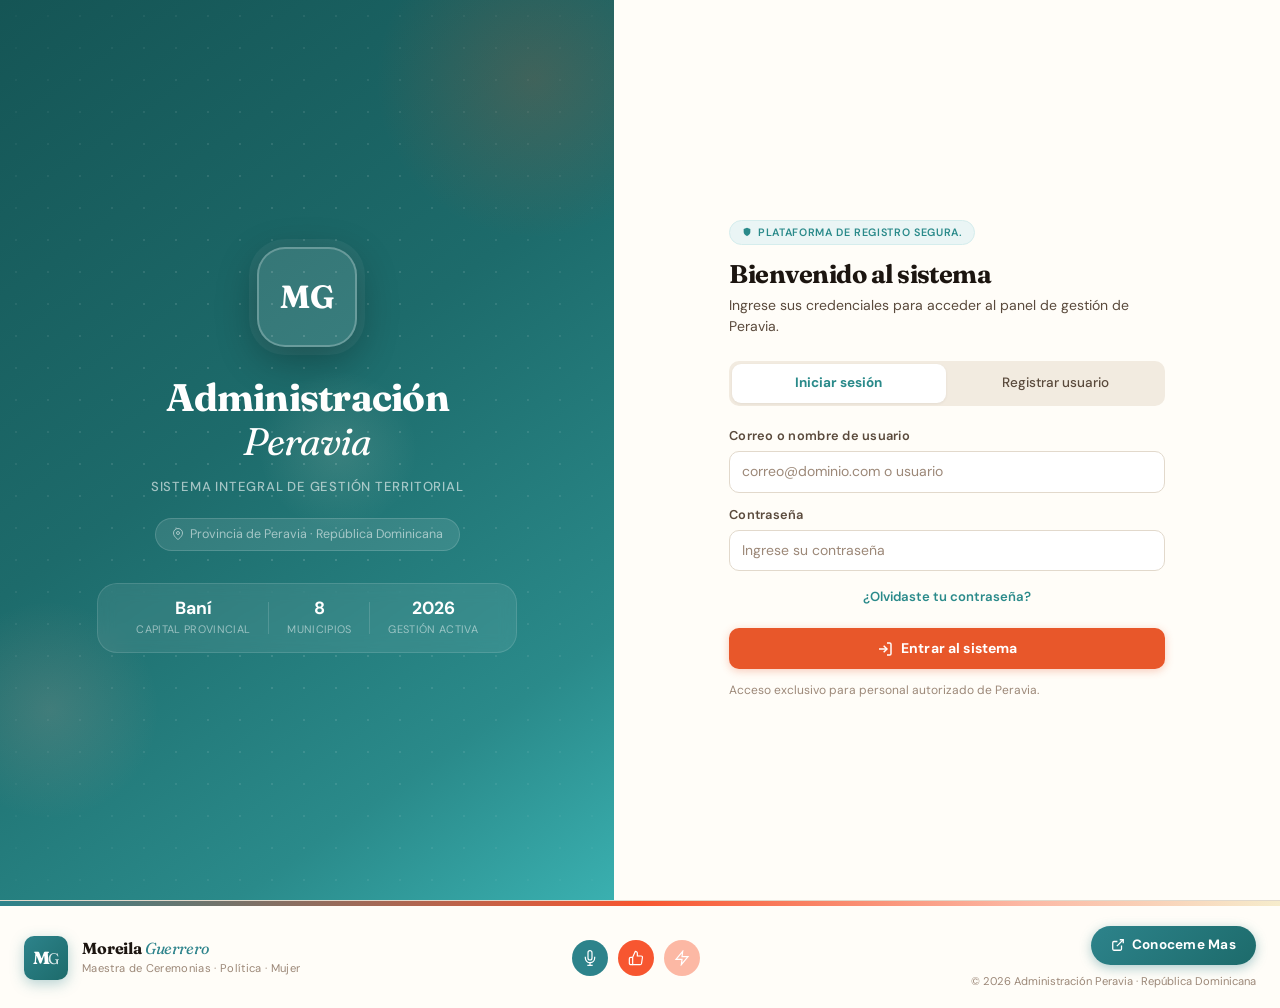
==== index.html @ dea5aa47 "feat: PWA support — manifest, service worker, icons, remove municipio field Co-Authored-By: Claude S" ====
<!DOCTYPE html>
<html lang="es" data-theme="light">
<head>
  <meta charset="UTF-8" />
  <meta name="viewport" content="width=device-width, initial-scale=1.0, viewport-fit=cover" />
  <title>Administración Peravia — Sistema de Gestión</title>
  <link rel="icon" href="data:image/svg+xml,<svg xmlns='http://www.w3.org/2000/svg' viewBox='0 0 100 100'><text y='75' font-size='75' fill='%232A8A8A'>P</text></svg>" />

  <!-- ── PWA: Android ───────────────────────────────── -->
  <link rel="manifest" href="manifest.json" />
  <meta name="theme-color" content="#2A8A8A" />
  <meta name="mobile-web-app-capable" content="yes" />

  <!-- ── PWA: iOS / iPhone ─────────────────────────── -->
  <meta name="apple-mobile-web-app-capable" content="yes" />
  <meta name="apple-mobile-web-app-status-bar-style" content="black-translucent" />
  <meta name="apple-mobile-web-app-title" content="Peravia" />
  <link rel="apple-touch-icon" href="apple-touch-icon.svg" />

  <!-- ── SEO / descripción ─────────────────────────── -->
  <meta name="description" content="Sistema de Gestión Territorial de Peravia, República Dominicana." />
  <meta name="application-name" content="Peravia" />
  <link rel="preconnect" href="https://fonts.googleapis.com" />
  <link rel="preconnect" href="https://fonts.gstatic.com" crossorigin />
  <link href="https://fonts.googleapis.com/css2?family=Fraunces:ital,opsz,wght@0,9..144,400;0,9..144,600;0,9..144,700;0,9..144,800;1,9..144,400&family=DM+Sans:wght@300;400;500;600;700&display=swap" rel="stylesheet" />
  <link rel="stylesheet" href="styles.css" />
  <script src="https://cdn.jsdelivr.net/npm/xlsx/dist/xlsx.full.min.js" defer></script>
  <script src="https://cdn.jsdelivr.net/npm/@supabase/supabase-js@2"></script>
  <script src="https://cdn.jsdelivr.net/npm/@emailjs/browser@4/dist/email.min.js"></script>
  <script src="https://cdn.jsdelivr.net/npm/jspdf@2.5.1/dist/jspdf.umd.min.js" defer></script>
  <script src="https://cdn.jsdelivr.net/npm/jspdf-autotable@3.8.2/dist/jspdf.plugin.autotable.min.js" defer></script>
  <script src="https://cdn.jsdelivr.net/npm/chart.js" defer></script>
</head>
<body>

<!-- ═══════════════════════════════════════════════════
     SECCIÓN DE AUTENTICACIÓN
══════════════════════════════════════════════════════ -->
<section id="authSection" role="main">

  <!-- Panel izquierdo — Identidad de marca -->
  <div class="auth-side" aria-hidden="true">
    <div class="auth-side-inner">
      <div class="auth-deco-circle auth-deco-1"></div>
      <div class="auth-deco-circle auth-deco-2"></div>
      <div class="auth-deco-circle auth-deco-3"></div>

      <div class="auth-hero">
        <div class="auth-hero-emblem">
          <span class="auth-hero-initials">MG</span>
        </div>
        <h1 class="auth-hero-title">Administración<br><em>Peravia</em></h1>
        <p class="auth-hero-subtitle">Sistema Integral de Gestión Territorial</p>
        <div class="auth-hero-location">
          <svg viewBox="0 0 24 24" fill="none" stroke="currentColor" stroke-width="2" aria-hidden="true"><path d="M21 10c0 7-9 13-9 13s-9-6-9-13a9 9 0 0 1 18 0z"/><circle cx="12" cy="10" r="3"/></svg>
          Provincia de Peravia · República Dominicana
        </div>
        <div class="auth-hero-stats">
          <div class="auth-stat-item">
            <strong>Baní</strong>
            <span>Capital provincial</span>
          </div>
          <div class="auth-stat-divider"></div>
          <div class="auth-stat-item">
            <strong>8</strong>
            <span>Municipios</span>
          </div>
          <div class="auth-stat-divider"></div>
          <div class="auth-stat-item">
            <strong>2026</strong>
            <span>Gestión activa</span>
          </div>
        </div>
      </div>

    </div>
  </div>

  <!-- Panel derecho — Formularios -->
  <div class="auth-main">
    <div class="auth-main-inner">

      <div class="auth-main-header">
        <div class="auth-brand-pill">
          <svg width="10" height="10" viewBox="0 0 24 24" fill="currentColor" aria-hidden="true"><path d="M12 22s8-4 8-10V5l-8-3-8 3v7c0 6 8 10 8 10z"/></svg>
          Plataforma De Registro Segura.
        </div>
        <h2>Bienvenido al sistema</h2>
        <p>Ingrese sus credenciales para acceder al panel de gestión de Peravia.</p>
      </div>

      <!-- Pestañas -->
      <div class="tabs" role="tablist">
        <button class="tab active" id="showLogin" type="button" role="tab" aria-selected="true">Iniciar sesión</button>
        <button class="tab" id="showRegister" type="button" role="tab" aria-selected="false">Registrar usuario</button>
      </div>

      <!-- FORMULARIO DE LOGIN -->
      <form id="loginForm" class="form active" novalidate>
        <div class="input-group">
          <label for="loginUser">Correo o nombre de usuario</label>
          <input type="text" id="loginUser" placeholder="correo@dominio.com o usuario" required autocomplete="username" />
        </div>
        <div class="input-group">
          <label for="loginPassword">Contraseña</label>
          <input type="password" id="loginPassword" placeholder="Ingrese su contraseña" required autocomplete="current-password" />
        </div>
        <div class="input-group" style="margin-bottom: 0;">
          <button type="button" class="text-btn" id="forgotPasswordBtn">¿Olvidaste tu contraseña?</button>
        </div>
        <button type="submit" class="primary-btn" style="margin-top:4px">
          <svg width="16" height="16" viewBox="0 0 24 24" fill="none" stroke="currentColor" stroke-width="2.2" aria-hidden="true"><path d="M15 3h4a2 2 0 0 1 2 2v14a2 2 0 0 1-2 2h-4"/><polyline points="10 17 15 12 10 7"/><line x1="15" y1="12" x2="3" y2="12"/></svg>
          Entrar al sistema
        </button>
        <p class="helper-text">Acceso exclusivo para personal autorizado de Peravia.</p>
      </form>

      <!-- FORMULARIO DE REGISTRO -->
      <form id="registerForm" class="form" novalidate>
        <div class="form-head">
          <h2 id="registerFormTitle">Crear nuevo usuario</h2>
          <button type="button" class="text-btn hidden" id="cancelEditUserBtn">Cancelar</button>
        </div>
        <input type="hidden" id="editingUserId" />
        <div class="grid-2">
          <div class="input-group">
            <label for="registerName">Nombre completo</label>
            <input type="text" id="registerName" placeholder="Nombre del usuario" required autocomplete="name" />
          </div>
          <div class="input-group">
            <label for="registerUsername">Usuario</label>
            <input type="text" id="registerUsername" placeholder="Nombre de usuario" required autocomplete="off" />
          </div>
        </div>
        <div class="grid-2">
          <div class="input-group">
            <label for="registerEmail">Correo personal</label>
            <input type="email" id="registerEmail" placeholder="correo@ejemplo.com" required autocomplete="email" />
          </div>
          <div class="input-group">
            <label for="registerPhone">Teléfono</label>
            <input type="text" id="registerPhone" placeholder="809-000-0000" required inputmode="tel" />
          </div>
        </div>
        <div class="grid-2">
          <div class="input-group">
            <label for="registerRole">Rol</label>
            <select id="registerRole" required>
              <option value="">Seleccione</option>
            </select>
          </div>
          <div class="input-group">
            <label for="registerProvince">Municipio asignado</label>
            <select id="registerProvince" required>
              <option value="">Seleccione municipio</option>
            </select>
          </div>
        </div>
        <div class="grid-2">
          <div class="input-group">
            <label for="registerRegion">Región</label>
            <input type="text" id="registerRegion" placeholder="Región" />
          </div>
          <div class="input-group">
            <label for="registerDistrito">Distrito</label>
            <input type="text" id="registerDistrito" placeholder="Distrito" />
          </div>
        </div>
        <div class="input-group">
          <label for="registerZone">Zona o demarcación</label>
          <input type="text" id="registerZone" placeholder="Zona asignada" required />
        </div>
        <div class="grid-2">
          <div class="input-group">
            <label for="registerPassword">Contraseña</label>
            <input type="password" id="registerPassword" placeholder="Cree una contraseña" required autocomplete="new-password" />
          </div>
          <div class="input-group">
            <label for="registerPasswordConfirm">Confirmar contraseña</label>
            <input type="password" id="registerPasswordConfirm" placeholder="Repita la contraseña" required autocomplete="new-password" />
          </div>
        </div>
        <button type="submit" class="primary-btn" id="saveUserBtn">
          <svg width="16" height="16" viewBox="0 0 24 24" fill="none" stroke="currentColor" stroke-width="2.2" aria-hidden="true"><path d="M20 21v-2a4 4 0 0 0-4-4H8a4 4 0 0 0-4 4v2"/><circle cx="12" cy="7" r="4"/></svg>
          Crear usuario
        </button>
        <p class="helper-text" id="firstUserHint">El sistema permite crear usuarios con distintos niveles de acceso.</p>
      </form>

      <div class="status-message" id="authMessage" role="alert" aria-live="polite"></div>

    </div>

    <footer class="auth-footer">
      <div class="auth-footer-secure">
        <svg viewBox="0 0 24 24" fill="none" stroke="currentColor" stroke-width="2" aria-hidden="true"><path d="M12 22s8-4 8-10V5l-8-3-8 3v7c0 6 8 10 8 10z"/></svg>
        Acceso seguro · Datos protegidos
      </div>
      <span class="auth-footer-copy">© 2026 Administración Peravia</span>
    </footer>
  </div>

</section>


<!-- ═══════════════════════════════════════════════════
     SHELL DE LA APLICACIÓN (Dashboard)
══════════════════════════════════════════════════════ -->
<div class="app-shell hidden" id="dashboardSection">

  <!-- Overlay de sidebar móvil -->
  <div class="sidebar-overlay" id="sidebarOverlay" aria-hidden="true"></div>

  <!-- ── BARRA LATERAL ──────────────────────────────── -->
  <aside class="sidebar" id="appSidebar" role="navigation" aria-label="Navegación principal">
    <div class="sidebar-header">
      <div class="sidebar-emblem">MG</div>
      <div class="sidebar-brand">
        <strong>Adm. Peravia</strong>
        <span>Sistema de Gestión</span>
      </div>
    </div>

    <nav class="sidebar-nav">
      <div class="nav-group-header open" data-target="navGroupMain" role="button" tabindex="0" aria-expanded="true">
        <span>Panel principal</span>
        <svg class="nav-group-chevron" viewBox="0 0 24 24" fill="none" stroke="currentColor" stroke-width="2.5" aria-hidden="true"><polyline points="6 9 12 15 18 9"/></svg>
      </div>
      <div class="nav-group" id="navGroupMain">
        <button class="nav-item active" data-panel="overview" type="button" aria-current="page">
          <svg class="nav-icon" viewBox="0 0 24 24" fill="none" stroke="currentColor" stroke-width="1.8" aria-hidden="true"><rect x="3" y="3" width="7" height="7" rx="1"/><rect x="14" y="3" width="7" height="7" rx="1"/><rect x="3" y="14" width="7" height="7" rx="1"/><rect x="14" y="14" width="7" height="7" rx="1"/></svg>
          <span class="nav-label">Resumen</span>
        </button>
        <button class="nav-item" data-panel="registro" type="button">
          <svg class="nav-icon" viewBox="0 0 24 24" fill="none" stroke="currentColor" stroke-width="1.8" aria-hidden="true"><path d="M14 2H6a2 2 0 0 0-2 2v16a2 2 0 0 0 2 2h12a2 2 0 0 0 2-2V8z"/><polyline points="14 2 14 8 20 8"/><line x1="12" y1="18" x2="12" y2="12"/><line x1="9" y1="15" x2="15" y2="15"/></svg>
          <span class="nav-label">Nuevo Registro</span>
        </button>
        <button class="nav-item" data-panel="consulta" type="button">
          <svg class="nav-icon" viewBox="0 0 24 24" fill="none" stroke="currentColor" stroke-width="1.8" aria-hidden="true"><circle cx="11" cy="11" r="8"/><line x1="21" y1="21" x2="16.65" y2="16.65"/></svg>
          <span class="nav-label">Consulta</span>
        </button>
      </div>

      <div class="nav-group-header open" data-target="navGroupAdmin" role="button" tabindex="0" aria-expanded="true">
        <span>Administración</span>
        <svg class="nav-group-chevron" viewBox="0 0 24 24" fill="none" stroke="currentColor" stroke-width="2.5" aria-hidden="true"><polyline points="6 9 12 15 18 9"/></svg>
      </div>
      <div class="nav-group" id="navGroupAdmin">
        <button class="nav-item" data-panel="usuarios" type="button" id="manageUsersBtn">
          <svg class="nav-icon" viewBox="0 0 24 24" fill="none" stroke="currentColor" stroke-width="1.8" aria-hidden="true"><path d="M17 21v-2a4 4 0 0 0-4-4H5a4 4 0 0 0-4 4v2"/><circle cx="9" cy="7" r="4"/><path d="M23 21v-2a4 4 0 0 0-3-3.87"/><path d="M16 3.13a4 4 0 0 1 0 7.75"/></svg>
          <span class="nav-label">Usuarios</span>
        </button>
        <button class="nav-item section-hidden" data-panel="auditoria" type="button" id="navAuditBtn">
          <svg class="nav-icon" viewBox="0 0 24 24" fill="none" stroke="currentColor" stroke-width="1.8" aria-hidden="true"><path d="M12 22s8-4 8-10V5l-8-3-8 3v7c0 6 8 10 8 10z"/><polyline points="9 12 11 14 15 10"/></svg>
          <span class="nav-label">Auditoría</span>
        </button>
      </div>
    </nav>

    <div class="sidebar-footer">
      <div class="sidebar-user" id="sidebarUserBox" role="button" tabindex="0" title="Mi perfil">
        <div class="sidebar-avatar" id="sidebarAvatar">—</div>
        <div class="sidebar-user-info">
          <strong id="sidebarUserName">Usuario</strong>
          <span id="sidebarUserRole">Rol</span>
        </div>
      </div>
    </div>
  </aside>

  <!-- ── ÁREA PRINCIPAL ─────────────────────────────── -->
  <div class="app-main">

    <!-- TOPBAR -->
    <header class="topbar" role="banner">
      <div class="topbar-left">
        <button class="sidebar-toggle" id="sidebarToggleBtn" type="button" aria-label="Abrir menú" aria-expanded="false">
          <svg width="20" height="20" viewBox="0 0 24 24" fill="none" stroke="currentColor" stroke-width="2" aria-hidden="true"><line x1="3" y1="6" x2="21" y2="6"/><line x1="3" y1="12" x2="21" y2="12"/><line x1="3" y1="18" x2="21" y2="18"/></svg>
        </button>
        <div class="topbar-title-group">
          <span class="panel-tag">Peravia · Panel interno</span>
          <h2>Centro de control</h2>
        </div>
      </div>

      <div class="topbar-search" role="search">
        <svg class="topbar-search-icon" viewBox="0 0 24 24" fill="none" stroke="currentColor" stroke-width="2" aria-hidden="true"><circle cx="11" cy="11" r="8"/><line x1="21" y1="21" x2="16.65" y2="16.65"/></svg>
        <input type="search" id="topbarSearchInput" placeholder="Buscar registros, usuarios, municipios…" aria-label="Búsqueda global" />
      </div>

      <div class="topbar-actions">
        <button class="theme-toggle" id="themeToggleBtn" type="button" title="Cambiar tema" aria-label="Cambiar modo claro/oscuro">
          <svg id="themeIconSun" viewBox="0 0 24 24" fill="none" stroke="currentColor" stroke-width="2" aria-hidden="true"><circle cx="12" cy="12" r="5"/><line x1="12" y1="1" x2="12" y2="3"/><line x1="12" y1="21" x2="12" y2="23"/><line x1="4.22" y1="4.22" x2="5.64" y2="5.64"/><line x1="18.36" y1="18.36" x2="19.78" y2="19.78"/><line x1="1" y1="12" x2="3" y2="12"/><line x1="21" y1="12" x2="23" y2="12"/><line x1="4.22" y1="19.78" x2="5.64" y2="18.36"/><line x1="18.36" y1="5.64" x2="19.78" y2="4.22"/></svg>
          <svg id="themeIconMoon" viewBox="0 0 24 24" fill="none" stroke="currentColor" stroke-width="2" aria-hidden="true" style="display:none"><path d="M21 12.79A9 9 0 1 1 11.21 3 7 7 0 0 0 21 12.79z"/></svg>
        </button>
        <button class="secondary-btn" id="exportBtn" type="button" aria-label="Descargar informe Excel">
          <svg width="15" height="15" viewBox="0 0 24 24" fill="none" stroke="currentColor" stroke-width="2" aria-hidden="true"><path d="M21 15v4a2 2 0 0 1-2 2H5a2 2 0 0 1-2-2v-4"/><polyline points="7 10 12 15 17 10"/><line x1="12" y1="15" x2="12" y2="3"/></svg>
          <span>Exportar</span>
        </button>
        <button class="danger-btn" id="logoutBtn" type="button" aria-label="Cerrar sesión">
          <svg width="15" height="15" viewBox="0 0 24 24" fill="none" stroke="currentColor" stroke-width="2" aria-hidden="true"><path d="M9 21H5a2 2 0 0 1-2-2V5a2 2 0 0 1 2-2h4"/><polyline points="16 17 21 12 16 7"/><line x1="21" y1="12" x2="9" y2="12"/></svg>
          <span>Salir</span>
        </button>
      </div>
    </header>

    <!-- CONTENIDO PRINCIPAL -->
    <main class="app-content" id="appContent">
      <p id="currentUserInfo" style="display:none"></p>

      <!-- ════════════════════════════
           PANEL: RESUMEN
      ═══════════════════════════════ -->
      <section class="content-panel" id="panelOverview">
        <div class="panel-heading">
          <div class="panel-heading-text">
            <h3>Resumen general de Peravia</h3>
            <p>Estadísticas y métricas del sistema territorial.</p>
          </div>
        </div>

        <section class="stats-grid" aria-label="Métricas principales">
          <article class="stat-card stat-teal">
            <div class="stat-card-icon">
              <svg viewBox="0 0 24 24" fill="none" stroke="currentColor" stroke-width="2" aria-hidden="true"><path d="M17 21v-2a4 4 0 0 0-4-4H5a4 4 0 0 0-4 4v2"/><circle cx="9" cy="7" r="4"/><path d="M23 21v-2a4 4 0 0 0-3-3.87"/><path d="M16 3.13a4 4 0 0 1 0 7.75"/></svg>
            </div>
            <span>Total de registros</span>
            <h3 id="totalVoters">0</h3>
            <div class="stat-card-delta">Según nivel de acceso</div>
          </article>

          <article class="stat-card stat-orange">
            <div class="stat-card-icon">
              <svg viewBox="0 0 24 24" fill="none" stroke="currentColor" stroke-width="2" aria-hidden="true"><circle cx="12" cy="8" r="4"/><path d="M20 21a8 8 0 1 0-16 0"/></svg>
            </div>
            <span>Usuarios del sistema</span>
            <h3 id="totalUsers">0</h3>
            <div class="stat-card-delta">Según permisos del rol</div>
          </article>

          <article class="stat-card stat-peach">
            <div class="stat-card-icon">
              <svg viewBox="0 0 24 24" fill="none" stroke="currentColor" stroke-width="2" aria-hidden="true"><rect x="3" y="4" width="18" height="18" rx="2" ry="2"/><line x1="16" y1="2" x2="16" y2="6"/><line x1="8" y1="2" x2="8" y2="6"/><line x1="3" y1="10" x2="21" y2="10"/></svg>
            </div>
            <span>Registros del día</span>
            <h3 id="todayVoters">0</h3>
            <div class="stat-card-delta">Últimas 24 horas</div>
          </article>

          <article class="stat-card stat-beige">
            <div class="stat-card-icon">
              <svg viewBox="0 0 24 24" fill="none" stroke="currentColor" stroke-width="2" aria-hidden="true"><polygon points="3 11 22 2 13 21 11 13 3 11"/></svg>
            </div>
            <span>Municipios activos</span>
            <h3 id="activeProvinces">0</h3>
            <div class="stat-card-delta">Con registros activos</div>
          </article>
        </section>

        <section class="analytics-grid" aria-label="Análisis territorial">
          <div class="card chart-card">
            <div class="card-header row-between">
              <div>
                <h3>Registros por municipio</h3>
                <p>Distribución territorial de Peravia.</p>
              </div>
              <span class="badge" id="chartSummaryBadge">0 activos</span>
            </div>
            <div class="chart-canvas-wrap">
              <canvas id="provinceChart" height="300" role="img" aria-label="Gráfica de registros por municipio"></canvas>
            </div>
          </div>

          <div class="card ranking-card">
            <div class="card-header">
              <h3>Ranking territorial</h3>
              <p>Municipios con mayor cantidad de registros.</p>
            </div>
            <div class="ranking-list" id="provinceRanking" role="list"></div>
          </div>
        </section>
      </section>

      <!-- ════════════════════════════
           PANEL: NUEVO REGISTRO
      ═══════════════════════════════ -->
      <section class="content-panel" id="panelRegistro">
        <div class="panel-heading">
          <div class="panel-heading-text">
            <h3>Registro de ciudadanos</h3>
            <p>Complete los datos del ciudadano o simpatizante de Peravia.</p>
          </div>
        </div>

        <div class="main-grid">
          <div class="card form-card">
            <div class="card-header">
              <div class="form-head">
                <div>
                  <h3 id="voterFormTitle">Registrar ciudadano / simpatizante</h3>
                  <p id="voterFormDescription">Complete todos los datos requeridos con precisión.</p>
                </div>
                <button type="button" class="text-btn hidden" id="cancelEditVoterBtn">Cancelar</button>
              </div>
            </div>

            <form id="voterForm" novalidate>
              <input type="hidden" id="editingVoterId" />
              <div class="grid-2">
                <div class="input-group">
                  <label for="voterName">Nombre completo</label>
                  <input type="text" id="voterName" required autocomplete="off" />
                </div>
                <div class="input-group">
                  <label for="voterCedula">Cédula</label>
                  <input type="text" id="voterCedula" placeholder="000-0000000-0" required inputmode="numeric" />
                </div>
              </div>
              <div class="grid-3">
                <div class="input-group">
                  <label for="voterPhone">Teléfono</label>
                  <input type="text" id="voterPhone" placeholder="809-000-0000" required inputmode="tel" />
                </div>
                <div class="input-group">
                  <label for="voterProvince">Municipio</label>
                  <select id="voterProvince" required>
                    <option value="">Seleccione</option>
                  </select>
                </div>
                <div class="input-group">
                  <label for="voterRegion">Región</label>
                  <input type="text" id="voterRegion" placeholder="Región" />
                </div>
              </div>
              <div class="grid-2">
                <div class="input-group">
                  <label for="voterDistrito">Distrito</label>
                  <input type="text" id="voterDistrito" />
                </div>
                <div class="input-group">
                  <label for="voterZone">Zona</label>
                  <input type="text" id="voterZone" required />
                </div>
              </div>
              <div class="grid-3">
                <div class="input-group">
                  <label for="voterSector">Sector</label>
                  <input type="text" id="voterSector" required />
                </div>
                <div class="input-group">
                  <label for="voterMesa">Mesa</label>
                  <input type="text" id="voterMesa" required />
                </div>
                <div class="input-group">
                  <label for="voterRecinto">Recinto</label>
                  <input type="text" id="voterRecinto" required />
                </div>
              </div>
              <div class="input-group">
                <label for="voterObservation">Observación</label>
                <textarea id="voterObservation" rows="3" placeholder="Condición o nota relevante"></textarea>
              </div>
              <button type="submit" class="primary-btn" id="saveVoterBtn" style="margin-top: 12px;">
                <svg width="16" height="16" viewBox="0 0 24 24" fill="none" stroke="currentColor" stroke-width="2.2" aria-hidden="true"><path d="M19 21H5a2 2 0 0 1-2-2V5a2 2 0 0 1 2-2h11l5 5v11a2 2 0 0 1-2 2z"/><polyline points="17 21 17 13 7 13 7 21"/><polyline points="7 3 7 8 15 8"/></svg>
                Guardar registro
              </button>
            </form>

            <div class="status-message" id="voterMessage" role="alert" aria-live="polite"></div>
          </div>

          <div class="card search-card" id="consultaQuickCard">
            <div class="card-header">
              <h3>Consulta rápida</h3>
              <p>Filtre por nombre, cédula, registrador o territorio.</p>
            </div>
            <div class="input-group">
              <label for="searchInput">Búsqueda general</label>
              <input type="search" id="searchInput" placeholder="Nombre, cédula, teléfono, recinto…" />
            </div>
            <div class="compact-grid">
              <div class="input-group">
                <label for="filterProvince">Municipio</label>
                <select id="filterProvince"><option value="">Todos</option></select>
              </div>
            </div>
            <div class="grid-2 compact-grid">
              <div class="input-group">
                <label for="filterSector">Sector</label>
                <select id="filterSector"><option value="">Todos</option></select>
              </div>
              <div class="input-group">
                <label for="filterMesa">Mesa</label>
                <select id="filterMesa"><option value="">Todas</option></select>
              </div>
            </div>
            <div class="grid-2 compact-grid">
              <div class="input-group">
                <label for="filterRole">Rol registrador</label>
                <select id="filterRole"><option value="">Todos</option></select>
              </div>
              <div class="input-group">
                <label for="filterRegistrar">Registrador</label>
                <select id="filterRegistrar"><option value="">Todos</option></select>
              </div>
            </div>
            <button class="clear-btn" id="clearFiltersBtn" type="button" style="margin-top: 8px;">
              <svg width="14" height="14" viewBox="0 0 24 24" fill="none" stroke="currentColor" stroke-width="2" aria-hidden="true"><line x1="18" y1="6" x2="6" y2="18"/><line x1="6" y1="6" x2="18" y2="18"/></svg>
              Limpiar filtros
            </button>
            <div class="search-results" id="searchResults" role="list" aria-live="polite"></div>
          </div>
        </div>
      </section>

      <!-- ════════════════════════════
           PANEL: CONSULTA
      ═══════════════════════════════ -->
      <section class="content-panel" id="panelConsulta">
        <div class="card table-card">
          <div class="card-header row-between">
            <div>
              <h3>Registros de Peravia</h3>
              <p>Listado consolidado según nivel de acceso del usuario.</p>
            </div>
            <div class="badge-box">
              <span class="badge" id="filteredCountBadge">0 resultados</span>
            </div>
          </div>

          <div class="table-wrap table-wrap-fixed">
            <table role="grid" aria-label="Tabla de registros">
              <thead>
                <tr>
                  <th scope="col">Nombre</th>
                  <th scope="col">Cédula</th>
                  <th scope="col">Teléfono</th>
                  <th scope="col">Región</th>
                  <th scope="col">Municipio</th>
                  <th scope="col">Distrito</th>
                  <th scope="col">Zona</th>
                  <th scope="col">Sector</th>
                  <th scope="col">Mesa</th>
                  <th scope="col">Recinto</th>
                  <th scope="col">Observación</th>
                  <th scope="col">Registrado por</th>
                  <th scope="col">Rol</th>
                  <th scope="col">Fecha</th>
                  <th scope="col" id="voterActionsHead">Acciones</th>
                </tr>
              </thead>
              <tbody id="votersTableBody"></tbody>
            </table>
          </div>
        </div>
      </section>

      <!-- ════════════════════════════
           PANEL: USUARIOS
      ═══════════════════════════════ -->
      <section class="card users-card section-hidden" id="usersSection">
        <div class="card-header row-between">
          <div>
            <h3>Usuarios del sistema</h3>
            <p>Gestión interna de accesos y perfiles de Peravia.</p>
          </div>
          <div class="users-header-actions">
            <div id="userStatsBar" class="user-stats-bar"></div>
            <button class="secondary-btn" id="usersRefreshBtn" type="button" title="Recargar usuarios">
              <svg width="14" height="14" viewBox="0 0 24 24" fill="none" stroke="currentColor" stroke-width="2.2" aria-hidden="true"><polyline points="23 4 23 10 17 10"/><path d="M20.49 15a9 9 0 1 1-2.12-9.36L23 10"/></svg>
              Actualizar
            </button>
          </div>
        </div>

        <!-- Barra de búsqueda y filtros -->
        <div class="users-filter-bar">
          <div class="users-search-wrap">
            <svg class="users-search-icon" viewBox="0 0 24 24" fill="none" stroke="currentColor" stroke-width="2" aria-hidden="true"><circle cx="11" cy="11" r="8"/><line x1="21" y1="21" x2="16.65" y2="16.65"/></svg>
            <input type="search" id="usersSearch" placeholder="Buscar por nombre, usuario, correo, zona…" aria-label="Buscar usuarios" />
          </div>
          <select id="usersFilterRole" aria-label="Filtrar por rol">
            <option value="">Todos los roles</option>
            <option value="Administrador">Administrador</option>
            <option value="Coordinador">Coordinador</option>
            <option value="Supervisor">Supervisor</option>
            <option value="Registrador">Registrador</option>
            <option value="Observador">Observador</option>
          </select>
          <select id="usersFilterEstado" aria-label="Filtrar por estado">
            <option value="">Todos los estados</option>
            <option value="aprobado">Aprobados</option>
            <option value="pendiente">Pendientes</option>
            <option value="rechazado">Rechazados</option>
          </select>
        </div>

        <div class="table-wrap table-wrap-fixed">
          <table role="grid" aria-label="Tabla de usuarios">
            <thead>
              <tr>
                <th scope="col">Nombre</th>
                <th scope="col">Usuario</th>
                <th scope="col">Correo</th>
                <th scope="col">Rol</th>
                <th scope="col">Teléfono</th>
                <th scope="col">Región</th>
                <th scope="col">Municipio</th>
                <th scope="col">Distrito</th>
                <th scope="col">Zona</th>
                <th scope="col">Estado</th>
                <th scope="col">Acciones</th>
              </tr>
            </thead>
            <tbody id="usersTableBody"></tbody>
          </table>
        </div>
      </section>

      <!-- ════════════════════════════
           PANEL: AUDITORÍA
      ═══════════════════════════════ -->
      <section class="card audit-card section-hidden" id="panelAudit" aria-label="Historial de auditoría">
        <div class="card-header row-between">
          <div>
            <h3>Historial de auditoría</h3>
            <p>Registro inmutable de toda la actividad del sistema.</p>
          </div>
          <button class="secondary-btn" id="auditExportBtn" type="button">
            <svg width="15" height="15" viewBox="0 0 24 24" fill="none" stroke="currentColor" stroke-width="2" aria-hidden="true"><path d="M21 15v4a2 2 0 0 1-2 2H5a2 2 0 0 1-2-2v-4"/><polyline points="7 10 12 15 17 10"/><line x1="12" y1="15" x2="12" y2="3"/></svg>
            Exportar historial
          </button>
        </div>

        <div class="audit-stats" id="auditStats"></div>

        <div class="audit-filters">
          <input type="search" id="auditSearch" placeholder="Buscar actor, objetivo, detalles…" aria-label="Buscar en auditoría" />
          <select id="auditFilterAction" aria-label="Filtrar por acción">
            <option value="">Todas las acciones</option>
            <option value="SESSION_LOGIN">Inicio de sesión</option>
            <option value="SESSION_LOGOUT">Cierre de sesión</option>
            <option value="USER_CREATE">Usuario creado</option>
            <option value="USER_EDIT">Usuario editado</option>
            <option value="USER_APPROVE">Usuario aprobado</option>
            <option value="USER_DELETE">Usuario eliminado</option>
            <option value="VOTER_CREATE">Registro creado</option>
            <option value="VOTER_EDIT">Registro editado</option>
            <option value="VOTER_DELETE">Registro eliminado</option>
            <option value="DATA_EXPORT">Exportación de datos</option>
            <option value="VOTER_DUPLICATE">Intento de duplicado</option>
          </select>
          <select id="auditFilterActor" aria-label="Filtrar por actor">
            <option value="">Todos los actores</option>
          </select>
          <input type="date" id="auditFilterFrom" aria-label="Fecha desde" />
          <input type="date" id="auditFilterTo" aria-label="Fecha hasta" />
        </div>

        <div class="table-wrap table-wrap-fixed">
          <table role="grid" aria-label="Historial de auditoría">
            <thead>
              <tr>
                <th scope="col">Fecha / Hora</th>
                <th scope="col">Actor</th>
                <th scope="col">Rol</th>
                <th scope="col">Acción</th>
                <th scope="col">Objetivo</th>
                <th scope="col">Detalles</th>
              </tr>
            </thead>
            <tbody id="auditTableBody"></tbody>
          </table>
        </div>
        <div class="audit-pagination" id="auditPagination"></div>
      </section>

    </main>
  </div>
</div>


<!-- ══════════════════════════════════════════════════
     MODAL: EDITAR USUARIO
═════════════════════════════════════════════════════ -->
<div class="modal-overlay hidden" id="userEditModal" role="dialog" aria-modal="true" aria-labelledby="userEditModalTitle">
  <div class="modal-card">
    <div class="modal-header">
      <div>
        <h3 id="userEditModalTitle">Editar usuario del sistema</h3>
        <p>Actualice la información del usuario sin salir del dashboard.</p>
      </div>
      <button type="button" class="modal-close-btn" id="closeUserEditModalBtn" aria-label="Cerrar">×</button>
    </div>
    <form id="userEditForm" novalidate>
      <input type="hidden" id="editUserId" />
      <div class="grid-2">
        <div class="input-group">
          <label for="editUserName">Nombre completo</label>
          <input type="text" id="editUserName" placeholder="Nombre del usuario" required />
        </div>
        <div class="input-group">
          <label for="editUserUsername">Usuario</label>
          <input type="text" id="editUserUsername" placeholder="Nombre de usuario" required />
        </div>
      </div>
      <div class="grid-2" style="margin-top:14px">
        <div class="input-group">
          <label for="editUserEmail">Correo personal</label>
          <input type="email" id="editUserEmail" placeholder="correo@ejemplo.com" required />
        </div>
        <div class="input-group">
          <label for="editUserPhone">Teléfono</label>
          <input type="text" id="editUserPhone" placeholder="809-000-0000" required />
        </div>
      </div>
      <div class="grid-2" style="margin-top:14px">
        <div class="input-group">
          <label for="editUserRole">Rol</label>
          <select id="editUserRole" required>
            <option value="">Seleccione</option>
          </select>
        </div>
        <div class="input-group">
          <label for="editUserProvince">Municipio asignado</label>
          <select id="editUserProvince" required>
            <option value="">Seleccione municipio</option>
          </select>
        </div>
      </div>
      <div class="grid-2" style="margin-top:14px">
        <div class="input-group">
          <label for="editUserRegion">Región</label>
          <input type="text" id="editUserRegion" placeholder="Región" required />
        </div>
        <div class="input-group">
          <label for="editUserDistrito">Distrito</label>
          <input type="text" id="editUserDistrito" placeholder="Distrito" required />
        </div>
      </div>
      <div class="input-group" style="margin-top:14px">
        <label for="editUserZone">Zona o demarcación</label>
        <input type="text" id="editUserZone" placeholder="Zona asignada" required />
      </div>
      <div class="modal-actions">
        <button type="button" class="clear-btn" id="cancelUserEditBtn">Cancelar</button>
        <button type="submit" class="primary-btn">
          <svg width="15" height="15" viewBox="0 0 24 24" fill="none" stroke="currentColor" stroke-width="2.2" aria-hidden="true"><path d="M19 21H5a2 2 0 0 1-2-2V5a2 2 0 0 1 2-2h11l5 5v11a2 2 0 0 1-2 2z"/><polyline points="17 21 17 13 7 13 7 21"/><polyline points="7 3 7 8 15 8"/></svg>
          Guardar cambios
        </button>
      </div>
      <div class="status-message" id="userEditMessage" role="alert" aria-live="polite"></div>
    </form>
  </div>
</div>

<!-- ══════════════════════════════════════════════════
     MODAL: RECUPERAR CONTRASEÑA
═════════════════════════════════════════════════════ -->
<div class="modal-overlay hidden" id="forgotPasswordModal" role="dialog" aria-modal="true" aria-labelledby="forgotPasswordModalTitle">
  <div class="modal-card" style="max-width:440px">
    <div class="modal-header">
      <div>
        <h3 id="forgotPasswordModalTitle">Recuperar contraseña</h3>
        <p>Ingrese su correo y le enviaremos un enlace de restablecimiento.</p>
      </div>
      <button type="button" class="modal-close-btn" id="closeForgotModalBtn" aria-label="Cerrar">×</button>
    </div>
    <form id="forgotForm" novalidate style="margin-top:16px">
      <div class="input-group">
        <label for="forgotEmail">Correo electrónico</label>
        <input type="email" id="forgotEmail" placeholder="correo@ejemplo.com" required autocomplete="email" />
      </div>
      <div class="modal-actions" style="margin-top:18px">
        <button type="button" class="clear-btn" id="cancelForgotBtn">Cancelar</button>
        <button type="submit" class="primary-btn">
          <svg width="15" height="15" viewBox="0 0 24 24" fill="none" stroke="currentColor" stroke-width="2.2" aria-hidden="true"><path d="M22 2L11 13"/><path d="M22 2L15 22 11 13 2 9l20-7z"/></svg>
          Enviar enlace
        </button>
      </div>
      <div class="status-message" id="forgotMessage" role="alert" aria-live="polite"></div>
    </form>
  </div>
</div>

<!-- ══════════════════════════════════════════════════
     MODAL: NUEVA CONTRASEÑA
═════════════════════════════════════════════════════ -->
<div class="modal-overlay hidden" id="resetPasswordModal" role="dialog" aria-modal="true" aria-labelledby="resetPasswordModalTitle">
  <div class="modal-card" style="max-width:440px">
    <div class="modal-header">
      <div>
        <h3 id="resetPasswordModalTitle">Establecer nueva contraseña</h3>
        <p>Ingrese y confirme su nueva contraseña.</p>
      </div>
    </div>
    <form id="resetForm" novalidate style="margin-top:16px">
      <div class="input-group">
        <label for="resetPassword">Nueva contraseña</label>
        <input type="password" id="resetPassword" placeholder="Nueva contraseña (mín. 6 caracteres)" required autocomplete="new-password" />
      </div>
      <div class="input-group" style="margin-top:14px">
        <label for="resetPasswordConfirm">Confirmar contraseña</label>
        <input type="password" id="resetPasswordConfirm" placeholder="Repita la nueva contraseña" required autocomplete="new-password" />
      </div>
      <div class="modal-actions" style="margin-top:18px">
        <button type="submit" class="primary-btn" style="width:100%">
          <svg width="15" height="15" viewBox="0 0 24 24" fill="none" stroke="currentColor" stroke-width="2.2" aria-hidden="true"><rect x="3" y="11" width="18" height="11" rx="2" ry="2"/><path d="M7 11V7a5 5 0 0 1 10 0v4"/></svg>
          Cambiar contraseña
        </button>
      </div>
      <div class="status-message" id="resetMessage" role="alert" aria-live="polite"></div>
    </form>
  </div>
</div>

<!-- ══════════════════════════════════════════════════
     MODAL: REGISTRO DUPLICADO
═════════════════════════════════════════════════════ -->
<div class="modal-overlay hidden" id="duplicateVoterModal" role="alertdialog" aria-modal="true" aria-labelledby="dupVoterTitle">
  <div class="modal-card dup-voter-card">
    <div class="dup-voter-header">
      <div class="dup-voter-icon-wrap">
        <svg viewBox="0 0 24 24" fill="none" stroke="currentColor" stroke-width="2" aria-hidden="true"><path d="M10.29 3.86L1.82 18a2 2 0 0 0 1.71 3h16.94a2 2 0 0 0 1.71-3L13.71 3.86a2 2 0 0 0-3.42 0z"/><line x1="12" y1="9" x2="12" y2="13"/><line x1="12" y1="17" x2="12.01" y2="17"/></svg>
      </div>
      <div>
        <h3 id="dupVoterTitle">Ciudadano ya registrado</h3>
        <p>Este ciudadano ya pertenece a otro miembro de la estructura.</p>
      </div>
    </div>
    <div id="dupVoterBody" class="dup-voter-body"></div>
    <div class="modal-actions" style="margin-top:20px">
      <button type="button" class="primary-btn" id="closeDupVoterBtn" style="width:100%">Entendido</button>
    </div>
  </div>
</div>

<!-- Contenedor de notificaciones -->
<div id="notifContainer" aria-live="polite" aria-label="Notificaciones"></div>

<!-- ═══════════════════════════════
     FOOTER MOREILA GUERRERO
══════════════════════════════════ -->
<footer class="site-footer mg-footer" role="contentinfo">
  <div class="footer-topband"></div>
  <div class="mg-footer-body">
    <div class="mg-footer-inner">

      <!-- Marca principal -->
      <div class="mg-footer-brand">
        <div class="mg-footer-monogram">
          <span class="mg-mono-m">M</span><span class="mg-mono-g">G</span>
        </div>
        <div class="mg-footer-brand-text">
          <span class="mg-footer-name">Moreila <em>Guerrero</em></span>
          <span class="mg-footer-role">Maestra de Ceremonias · Política · Mujer</span>
        </div>
      </div>

      <!-- Íconos de categoría -->
      <div class="mg-footer-symbols">
        <div class="mg-symbol mg-symbol-teal" title="Maestra de Ceremonias">
          <svg viewBox="0 0 24 24" fill="none" stroke="currentColor" stroke-width="1.8" aria-hidden="true"><path d="M12 1a3 3 0 0 0-3 3v8a3 3 0 0 0 6 0V4a3 3 0 0 0-3-3z"/><path d="M19 10v2a7 7 0 0 1-14 0v-2"/><line x1="12" y1="19" x2="12" y2="23"/><line x1="8" y1="23" x2="16" y2="23"/></svg>
        </div>
        <div class="mg-symbol mg-symbol-orange" title="Política">
          <svg viewBox="0 0 24 24" fill="none" stroke="currentColor" stroke-width="1.8" aria-hidden="true"><path d="M14 9V5a3 3 0 0 0-3-3l-4 9v11h11.28a2 2 0 0 0 2-1.7l1.38-9a2 2 0 0 0-2-2.3H14z"/><path d="M7 22H4a2 2 0 0 1-2-2v-7a2 2 0 0 1 2-2h3"/></svg>
        </div>
        <div class="mg-symbol mg-symbol-peach" title="Mujer">
          <svg viewBox="0 0 24 24" fill="none" stroke="currentColor" stroke-width="1.8" aria-hidden="true"><polygon points="13 2 3 14 12 14 11 22 21 10 12 10 13 2"/></svg>
        </div>
      </div>

      <!-- Botón Conóceme + Copyright -->
      <div class="mg-footer-actions">
        <a class="mg-conoceme-btn" href="https://moreilaguerrero.com/" target="_blank" rel="noopener noreferrer" aria-label="Visitar sitio web de Moreila Guerrero">
          <svg width="14" height="14" viewBox="0 0 24 24" fill="none" stroke="currentColor" stroke-width="2.2" aria-hidden="true"><path d="M18 13v6a2 2 0 0 1-2 2H5a2 2 0 0 1-2-2V8a2 2 0 0 1 2-2h6"/><polyline points="15 3 21 3 21 9"/><line x1="10" y1="14" x2="21" y2="3"/></svg>
          Conoceme Mas
        </a>
        <span class="mg-footer-copy">© 2026 Administración Peravia · República Dominicana</span>
      </div>

    </div>
  </div>
</footer>

<!-- conocemeModal eliminado — redirige a https://moreilaguerrero.com/ -->

<!-- ══════════════════════════════════════════════════
     MODAL: MI PERFIL
═════════════════════════════════════════════════════ -->
<div class="modal-overlay hidden" id="profileModal" role="dialog" aria-modal="true" aria-labelledby="profileModalTitle">
  <div class="modal-card profile-modal-card">

    <!-- Hero del perfil -->
    <div class="profile-modal-hero">
      <div class="profile-avatar-wrap" id="profileAvatarWrap">
        <img id="profileAvatarImg" src="" alt="Foto de perfil" class="hidden" />
        <div class="profile-avatar-initials" id="profileAvatarInitials">?</div>
        <label class="profile-avatar-upload-btn" for="profilePhotoInput" title="Cambiar foto de perfil">
          <svg width="14" height="14" viewBox="0 0 24 24" fill="none" stroke="currentColor" stroke-width="2.5" aria-hidden="true"><path d="M23 19a2 2 0 0 1-2 2H3a2 2 0 0 1-2-2V8a2 2 0 0 1 2-2h4l2-3h6l2 3h4a2 2 0 0 1 2 2z"/><circle cx="12" cy="13" r="4"/></svg>
        </label>
        <input type="file" id="profilePhotoInput" accept="image/jpeg,image/png,image/webp" class="hidden" aria-label="Subir foto de perfil" />
      </div>
      <div class="profile-hero-info">
        <h3 id="profileModalTitle">Mi Perfil</h3>
        <span class="status-badge status-approved" id="profileHeroRole">—</span>
        <p class="profile-hero-email" id="profileHeroEmail">—</p>
        <p class="profile-hero-munici" id="profileHeroMunici">—</p>
      </div>
      <button type="button" class="modal-close-btn" id="closeProfileModalBtn" aria-label="Cerrar perfil">×</button>
    </div>

    <!-- Formulario -->
    <form id="profileForm" novalidate class="profile-form">

      <div class="profile-section-label">Información personal</div>
      <div class="grid-2">
        <div class="input-group">
          <label for="profileModalName">Nombre completo</label>
          <input type="text" id="profileModalName" placeholder="Tu nombre completo" required autocomplete="name" />
        </div>
        <div class="input-group">
          <label>Usuario</label>
          <div class="profile-readonly-field" id="profileModalUsername">—</div>
        </div>
      </div>
      <div class="input-group">
        <label for="profileModalPhone">Teléfono</label>
        <input type="text" id="profileModalPhone" placeholder="809-000-0000" inputmode="tel" autocomplete="tel" />
      </div>

      <div class="profile-divider-row">
        <span>Cambiar contraseña</span>
      </div>

      <div class="input-group">
        <label for="profileCurrentPwd">Contraseña actual</label>
        <input type="password" id="profileCurrentPwd" placeholder="Ingrese su contraseña actual" autocomplete="current-password" />
      </div>
      <div class="grid-2">
        <div class="input-group">
          <label for="profileNewPwd">Nueva contraseña</label>
          <input type="password" id="profileNewPwd" placeholder="Mínimo 6 caracteres" autocomplete="new-password" />
        </div>
        <div class="input-group">
          <label for="profileConfirmPwd">Confirmar nueva contraseña</label>
          <input type="password" id="profileConfirmPwd" placeholder="Repita la contraseña" autocomplete="new-password" />
        </div>
      </div>

      <div class="profile-form-actions">
        <button type="button" class="clear-btn profile-remove-photo-btn" id="removePhotoBtn">
          <svg width="13" height="13" viewBox="0 0 24 24" fill="none" stroke="currentColor" stroke-width="2" aria-hidden="true"><path d="M3 9a2 2 0 0 1 2-2h.93a2 2 0 0 0 1.66-.9l.82-1.2A2 2 0 0 1 10.07 4h3.86a2 2 0 0 1 1.66.9l.82 1.2a2 2 0 0 0 1.66.9H19a2 2 0 0 1 2 2v9a2 2 0 0 1-2 2H5a2 2 0 0 1-2-2z"/><circle cx="12" cy="13" r="3"/></svg>
          Quitar foto
        </button>
        <button type="submit" class="primary-btn" id="profileSaveBtn">
          <svg width="15" height="15" viewBox="0 0 24 24" fill="none" stroke="currentColor" stroke-width="2.2" aria-hidden="true"><path d="M19 21H5a2 2 0 0 1-2-2V5a2 2 0 0 1 2-2h11l5 5v11a2 2 0 0 1-2 2z"/><polyline points="17 21 17 13 7 13 7 21"/><polyline points="7 3 7 8 15 8"/></svg>
          Guardar cambios
        </button>
      </div>
      <div class="status-message" id="profileMessage" role="alert" aria-live="polite"></div>

    </form>
  </div>
</div>

<script src="script.js" defer></script>

<!-- Registro del Service Worker (PWA) -->
<script>
  if ('serviceWorker' in navigator) {
    window.addEventListener('load', () => {
      navigator.serviceWorker.register('./sw.js').catch(() => {});
    });
  }
</script>
</body>
</html>
---- styles.css ----
﻿/* =========================================================
   ADMINISTRACIÓN PERAVIA — Sistema de Gestión Territorial
   Diseño: Paleta Moreila Guerrero · Warm Executive
   Fuentes: Fraunces (display) + DM Sans (cuerpo)
   ========================================================= */

/* ── 1. RESET ─────────────────────────────────────────── */
*, *::before, *::after { margin: 0; padding: 0; box-sizing: border-box; }
img, svg { display: block; max-width: 100%; }
button { cursor: pointer; font: inherit; border: none; background: none; }
input, select, textarea { font: inherit; }
a { color: inherit; text-decoration: none; }

/* ── 2. DESIGN TOKENS — LIGHT ────────────────────────── */
:root {
  /* ── Paleta de marca ── */
  --teal:           #2A8A8A;   /* Turquesa profundo */
  --teal-dark:      #1D6B6B;
  --teal-deeper:    #155555;
  --teal-mid:       #3BA5A5;
  --teal-light:     #D5EDED;
  --teal-faint:     #EAF5F5;

  --orange:         #E8572A;   /* Naranja rojizo */
  --orange-hover:   #CF4A22;
  --orange-light:   #FDEEE9;
  --orange-faint:   #FEF7F4;

  --peach:          #F4A99A;   /* Naranja pastel */
  --peach-light:    #FDF0EE;
  --peach-dark:     #E08070;

  --beige:          #F5ECD5;   /* Beige cálido */
  --beige-dark:     #EBE0C4;
  --beige-darker:   #D9CDB0;

  /* ── Estado ── */
  --success:        #2E8B57;
  --success-light:  #EAF7EE;
  --danger:         #C0392B;
  --danger-light:   #FDEEEC;
  --warning:        #D97706;
  --warning-light:  #FEF9EC;
  --info:           var(--teal);
  --info-light:     var(--teal-faint);

  /* ── Superficie ── */
  --bg:             #F8F3EA;
  --bg-subtle:      #F2EBE0;
  --surface:        #FFFDF8;
  --surface-raised: #FFFFFF;
  --border:         #E2D9CC;
  --border-focus:   var(--teal);

  /* ── Texto ── */
  --text:           #1C1510;
  --text-secondary: #5A4A3C;
  --text-muted:     #9C8878;
  --text-inverse:   #FFFFFF;

  /* ── Sidebar ── */
  --sidebar-bg:         #1D6B6B;
  --sidebar-deeper:     #155555;
  --sidebar-hover:      rgba(255,255,255,0.08);
  --sidebar-active:     rgba(232,87,42,0.22);
  --sidebar-active-bar: var(--orange);
  --sidebar-text:       rgba(255,255,255,0.60);
  --sidebar-text-active:#FFFFFF;
  --sidebar-border:     rgba(255,255,255,0.08);
  --sidebar-width:      256px;

  /* ── Sombras ── */
  --shadow-xs:  0 1px 3px rgba(42,26,15,0.07);
  --shadow-sm:  0 2px 8px rgba(42,26,15,0.09);
  --shadow-md:  0 4px 20px rgba(42,26,15,0.11);
  --shadow-lg:  0 8px 40px rgba(42,26,15,0.14);
  --shadow-xl:  0 24px 64px rgba(42,26,15,0.18);
  --shadow-auth:0 32px 80px rgba(21,85,85,0.26);

  /* ── Radios ── */
  --r-xs:   6px;
  --r-sm:   10px;
  --r-md:   14px;
  --r-lg:   20px;
  --r-xl:   28px;
  --r-full: 9999px;

  /* ── Transiciones ── */
  --t-fast: 120ms ease;
  --t-base: 200ms ease;
  --t-slow: 320ms cubic-bezier(0.4,0,0.2,1);

  /* ── Tipografía ── */
  --font-display: 'Fraunces', Georgia, serif;
  --font:         'DM Sans', 'Segoe UI', system-ui, sans-serif;
}

/* ── 3. MODO OSCURO ───────────────────────────────────── */
[data-theme="dark"] {
  --bg:             #0F1310;
  --bg-subtle:      #151A18;
  --surface:        #1A2120;
  --surface-raised: #1E2826;
  --border:         #2A3532;
  --border-focus:   var(--teal-mid);

  --text:           #EDF0EE;
  --text-secondary: #8AADA8;
  --text-muted:     #4A6B67;

  --sidebar-bg:     #0D1F1F;
  --sidebar-deeper: #0A1818;
  --sidebar-hover:  rgba(255,255,255,0.06);
  --sidebar-active: rgba(232,87,42,0.20);
  --sidebar-text:   rgba(255,255,255,0.55);

  --teal-light:     rgba(42,138,138,0.18);
  --teal-faint:     rgba(42,138,138,0.08);
  --orange-light:   rgba(232,87,42,0.15);
  --orange-faint:   rgba(232,87,42,0.07);
  --peach-light:    rgba(244,169,154,0.12);
  --beige:          rgba(245,236,213,0.06);
  --beige-dark:     rgba(235,224,196,0.10);

  --success-light:  rgba(46,139,87,0.15);
  --danger-light:   rgba(192,57,43,0.15);
  --warning-light:  rgba(217,119,6,0.15);

  --shadow-xs:  0 1px 3px rgba(0,0,0,0.35);
  --shadow-sm:  0 2px 8px rgba(0,0,0,0.40);
  --shadow-md:  0 4px 20px rgba(0,0,0,0.45);
  --shadow-lg:  0 8px 40px rgba(0,0,0,0.50);
  --shadow-xl:  0 24px 64px rgba(0,0,0,0.55);
  --shadow-auth:0 32px 80px rgba(0,0,0,0.50);
}

/* ── 4. BASE ──────────────────────────────────────────── */
html { scroll-behavior: smooth; font-size: 16px; }
body {
  font-family: var(--font);
  background: var(--bg);
  color: var(--text);
  min-height: 100vh;
  line-height: 1.55;
  -webkit-font-smoothing: antialiased;
  overflow-x: hidden;
  transition: background 280ms ease, color 280ms ease;
}
.hidden         { display: none !important; }
.section-hidden { display: none !important; }

/* ══════════════════════════════════════════════════════
   5. AUTH — DISEÑO SPLIT CON PALETA PERAVIA
══════════════════════════════════════════════════════ */
#authSection {
  display: flex;
  min-height: 100vh;
  min-height: 100dvh;
  overflow: hidden;
}

/* ── Panel izquierdo (teal) ─────────────────────────── */
.auth-side {
  position: relative;
  flex: 0 0 48%;
  min-width: 0;
  background: linear-gradient(145deg, var(--teal-deeper) 0%, var(--teal-dark) 45%, var(--teal) 80%, #3AB0B0 100%);
  display: flex;
  flex-direction: column;
  overflow: hidden;
}

/* Círculos decorativos flotantes */
.auth-deco-circle {
  position: absolute;
  border-radius: 50%;
  pointer-events: none;
  animation: floatCircle 8s ease-in-out infinite;
}
.auth-deco-1 {
  width: 320px; height: 320px;
  background: radial-gradient(circle, rgba(232,87,42,0.18) 0%, transparent 70%);
  top: -80px; right: -80px;
  animation-delay: 0s;
}
.auth-deco-2 {
  width: 220px; height: 220px;
  background: radial-gradient(circle, rgba(244,169,154,0.15) 0%, transparent 70%);
  bottom: 80px; left: -60px;
  animation-delay: -3s;
}
.auth-deco-3 {
  width: 160px; height: 160px;
  background: radial-gradient(circle, rgba(245,236,213,0.12) 0%, transparent 70%);
  top: 50%; left: 55%;
  transform: translate(-50%,-50%);
  animation-delay: -5s;
}
@keyframes floatCircle {
  0%, 100% { transform: translateY(0) scale(1); }
  50% { transform: translateY(-20px) scale(1.04); }
}

@keyframes spin {
  from { transform: rotate(0deg); }
  to { transform: rotate(360deg); }
}

.spinner {
  display: inline-block;
  width: 14px;
  height: 14px;
  border: 2px solid rgba(255, 255, 255, 0.3);
  border-top: 2px solid white;
  border-radius: 50%;
  animation: spin 0.8s linear infinite;
}

/* Grid de puntos de fondo */
.auth-side::after {
  content: '';
  position: absolute;
  inset: 0;
  background-image:
    radial-gradient(circle, rgba(255,255,255,0.14) 1px, transparent 1px);
  background-size: 32px 32px;
  mask-image: radial-gradient(ellipse 80% 80% at 50% 50%, black 20%, transparent 100%);
  -webkit-mask-image: radial-gradient(ellipse 80% 80% at 50% 50%, black 20%, transparent 100%);
  pointer-events: none;
}

.auth-side-inner {
  position: relative;
  z-index: 1;
  flex: 1;
  display: flex;
  flex-direction: column;
  align-items: center;
  justify-content: center;
  padding: 48px 40px;
  text-align: center;
}

.auth-hero { display: flex; flex-direction: column; align-items: center; gap: 0; }

.auth-hero-emblem {
  width: 100px; height: 100px;
  background: rgba(255,255,255,0.12);
  border: 2.5px solid rgba(255,255,255,0.25);
  border-radius: var(--r-xl);
  display: flex; align-items: center; justify-content: center;
  font-family: var(--font-display);
  font-size: 2rem; font-weight: 700;
  color: #fff;
  margin-bottom: 28px;
  box-shadow: 0 12px 40px rgba(0,0,0,0.30), 0 0 0 8px rgba(255,255,255,0.05);
  letter-spacing: -0.02em;
}

.auth-hero-title {
  font-family: var(--font-display);
  font-size: clamp(1.9rem, 3vw, 2.8rem);
  font-weight: 700;
  color: #fff;
  line-height: 1.15;
  letter-spacing: -0.02em;
  margin-bottom: 14px;
}
.auth-hero-title em { font-style: italic; font-weight: 400; }

.auth-hero-subtitle {
  font-size: 0.82rem;
  font-weight: 500;
  color: rgba(255,255,255,0.60);
  letter-spacing: 0.06em;
  text-transform: uppercase;
  margin-bottom: 20px;
}

.auth-hero-location {
  display: inline-flex;
  align-items: center;
  gap: 6px;
  font-size: 0.78rem;
  color: rgba(255,255,255,0.55);
  background: rgba(255,255,255,0.10);
  border: 1px solid rgba(255,255,255,0.15);
  padding: 6px 16px;
  border-radius: var(--r-full);
  margin-bottom: 32px;
}
.auth-hero-location svg { width: 12px; height: 12px; flex-shrink: 0; }

.auth-hero-stats {
  display: flex;
  align-items: center;
  gap: 0;
  background: rgba(255,255,255,0.08);
  border: 1px solid rgba(255,255,255,0.12);
  border-radius: var(--r-lg);
  padding: 14px 20px;
  backdrop-filter: blur(8px);
}
.auth-stat-item { padding: 0 18px; text-align: center; }
.auth-stat-item strong { display: block; font-size: 1.1rem; font-weight: 700; color: #fff; line-height: 1.2; }
.auth-stat-item span  { display: block; font-size: 0.68rem; color: rgba(255,255,255,0.50); margin-top: 2px; letter-spacing: 0.03em; text-transform: uppercase; }
.auth-stat-divider    { width: 1px; height: 32px; background: rgba(255,255,255,0.15); flex-shrink: 0; }

/* ── Panel derecho (formularios) ─────────────────────── */
.auth-main {
  flex: 1;
  min-width: 0;
  background: var(--surface);
  display: flex;
  flex-direction: column;
  overflow-y: auto;
}
.auth-main-inner {
  flex: 1;
  display: flex;
  flex-direction: column;
  padding: 48px 52px 28px;
  max-width: 540px;
  width: 100%;
  margin: 0 auto;
}
.auth-main-header { margin-bottom: 24px; flex-shrink: 0; }

.auth-brand-pill {
  display: inline-flex;
  align-items: center;
  gap: 6px;
  background: var(--teal-faint);
  color: var(--teal);
  border: 1px solid var(--teal-light);
  border-radius: var(--r-full);
  padding: 3px 12px;
  font-size: 0.67rem;
  font-weight: 600;
  letter-spacing: 0.06em;
  text-transform: uppercase;
  margin-bottom: 14px;
}
.auth-main-header h2 {
  font-family: var(--font-display);
  font-size: clamp(1.4rem, 2vw, 1.9rem);
  font-weight: 700;
  color: var(--text);
  line-height: 1.2;
  letter-spacing: -0.02em;
  margin-bottom: 6px;
}
.auth-main-header p { font-size: 0.875rem; color: var(--text-secondary); line-height: 1.5; }

.auth-footer {
  padding: 16px 52px 24px;
  border-top: 1px solid var(--border);
  display: flex; align-items: center;
  justify-content: space-between;
  gap: 12px; flex-wrap: wrap; flex-shrink: 0;
}
.auth-footer-secure {
  display: flex; align-items: center; gap: 6px;
  font-size: 0.73rem; color: var(--text-muted);
}
.auth-footer-secure svg { width: 12px; height: 12px; color: var(--teal); }
.auth-footer-copy { font-size: 0.73rem; color: var(--text-muted); }

/* ── Pestañas ── */
.tabs {
  display: flex; gap: 3px;
  background: var(--bg-subtle);
  border-radius: var(--r-sm);
  padding: 3px; margin-bottom: 20px; flex-shrink: 0;
}
.tab {
  flex: 1; padding: 9px 12px;
  font-size: 0.845rem; font-weight: 500;
  color: var(--text-secondary);
  border-radius: calc(var(--r-sm) - 1px);
  transition: all var(--t-base); text-align: center;
}
.tab.active {
  background: var(--surface-raised);
  color: var(--teal);
  font-weight: 700;
  box-shadow: var(--shadow-xs);
}
.tab:hover:not(.active) { background: rgba(42,138,138,0.06); color: var(--teal); }

/* ── Formularios ── */
.form { display: none; flex-direction: column; gap: 12px; }
.form.active { display: flex; }
.form h2 { font-size: 1rem; font-weight: 700; color: var(--text); }
.form-head { display: flex; align-items: flex-start; justify-content: space-between; gap: 12px; }

/* ══════════════════════════════════════════════════════
   6. COMPONENTES DE FORMULARIO
══════════════════════════════════════════════════════ */
.input-group { display: flex; flex-direction: column; gap: 5px; }
.input-group label {
  font-size: 0.8rem; font-weight: 600;
  color: var(--text-secondary); letter-spacing: 0.02em;
}
.input-group input,
.input-group select,
.input-group textarea {
  padding: 9px 12px;
  background: var(--surface-raised);
  border: 1.5px solid var(--border);
  border-radius: var(--r-sm);
  font-size: 0.875rem; color: var(--text);
  transition: border-color var(--t-fast), box-shadow var(--t-fast);
  appearance: none;
  -webkit-appearance: none;
}
.input-group input:focus,
.input-group select:focus,
.input-group textarea:focus {
  outline: none;
  border-color: var(--teal);
  box-shadow: 0 0 0 3px rgba(42,138,138,0.15);
}
.input-group input::placeholder,
.input-group textarea::placeholder { color: var(--text-muted); }
.input-group select { background-image: url("data:image/svg+xml,%3Csvg xmlns='http://www.w3.org/2000/svg' width='12' height='12' viewBox='0 0 24 24' fill='none' stroke='%239C8878' stroke-width='2.5'%3E%3Cpolyline points='6 9 12 15 18 9'/%3E%3C/svg%3E"); background-repeat: no-repeat; background-position: right 10px center; padding-right: 30px; }
.input-group textarea { resize: vertical; min-height: 80px; line-height: 1.5; }

.grid-2 { display: grid; grid-template-columns: 1fr 1fr; gap: 12px; }
.grid-3 { display: grid; grid-template-columns: 1fr 1fr 1fr; gap: 12px; }
.compact-grid { row-gap: 8px; }

/* ── Botones ── */
.primary-btn {
  display: inline-flex; align-items: center; justify-content: center; gap: 8px;
  padding: 10px 22px;
  background: var(--orange);
  color: #fff;
  border-radius: var(--r-sm);
  font-size: 0.875rem; font-weight: 700;
  letter-spacing: 0.01em;
  transition: background var(--t-fast), transform var(--t-fast), box-shadow var(--t-fast);
  box-shadow: 0 2px 8px rgba(232,87,42,0.30);
  width: 100%;
}
.primary-btn:hover  { background: var(--orange-hover); box-shadow: 0 4px 14px rgba(232,87,42,0.40); transform: translateY(-1px); }
.primary-btn:active { transform: translateY(0); }
.primary-btn:disabled { opacity: 0.60; cursor: not-allowed; transform: none; }

.secondary-btn {
  display: inline-flex; align-items: center; gap: 7px;
  padding: 8px 16px;
  background: var(--teal-faint);
  color: var(--teal);
  border: 1.5px solid var(--teal-light);
  border-radius: var(--r-sm);
  font-size: 0.82rem; font-weight: 600;
  transition: all var(--t-fast);
}
.secondary-btn:hover { background: var(--teal-light); border-color: var(--teal); }

.danger-btn {
  display: inline-flex; align-items: center; gap: 7px;
  padding: 8px 16px;
  background: var(--danger-light);
  color: var(--danger);
  border: 1.5px solid rgba(192,57,43,0.20);
  border-radius: var(--r-sm);
  font-size: 0.82rem; font-weight: 600;
  transition: all var(--t-fast);
}
.danger-btn:hover { background: rgba(192,57,43,0.18); }

.clear-btn {
  display: inline-flex; align-items: center; gap: 7px;
  padding: 7px 16px;
  background: var(--bg-subtle);
  color: var(--text-secondary);
  border: 1.5px solid var(--border);
  border-radius: var(--r-sm);
  font-size: 0.82rem; font-weight: 500;
  transition: all var(--t-fast);
  width: 100%;
  justify-content: center;
}
.clear-btn:hover { border-color: var(--text-muted); color: var(--text); }

.text-btn {
  font-size: 0.82rem; font-weight: 600;
  color: var(--teal); background: none;
  padding: 4px 0; transition: color var(--t-fast);
}
.text-btn:hover { color: var(--teal-dark); text-decoration: underline; }

.icon-btn {
  display: inline-flex; align-items: center; justify-content: center;
  width: 32px; height: 32px;
  border-radius: var(--r-xs);
  transition: all var(--t-fast);
  color: var(--text-secondary);
}
.icon-btn:hover { background: var(--bg-subtle); color: var(--text); }
.icon-btn.edit-btn:hover  { background: var(--teal-faint); color: var(--teal); }
.icon-btn.delete-btn:hover{ background: var(--danger-light); color: var(--danger); }
.icon-btn.approve-btn:hover{ background: var(--success-light); color: var(--success); }

/* ── Mensajes de estado ── */
.status-message {
  margin-top: 8px; padding: 10px 14px;
  border-radius: var(--r-sm);
  font-size: 0.845rem; line-height: 1.45;
  display: none;
}
.status-message.success { display: block; background: var(--success-light); color: var(--success); border: 1px solid rgba(46,139,87,0.25); }
.status-message.error   { display: block; background: var(--danger-light); color: var(--danger); border: 1px solid rgba(192,57,43,0.25); }
.status-message.info    { display: block; background: var(--teal-faint); color: var(--teal); border: 1px solid rgba(42,138,138,0.25); }

.helper-text { font-size: 0.75rem; color: var(--text-muted); }

/* ══════════════════════════════════════════════════════
   7. APP SHELL
══════════════════════════════════════════════════════ */
.app-shell {
  display: flex;
  min-height: 100vh;
}
.app-shell.hidden { display: none !important; }

/* ── Sidebar ── */
.sidebar {
  width: var(--sidebar-width);
  background: var(--sidebar-bg);
  display: flex; flex-direction: column;
  position: fixed; top: 0; left: 0;
  height: 100vh; z-index: 200;
  transition: transform var(--t-slow), width var(--t-slow);
  border-right: 1px solid rgba(255,255,255,0.05);
}

.sidebar-header {
  display: flex; align-items: center; gap: 12px;
  padding: 20px 20px 16px;
  border-bottom: 1px solid var(--sidebar-border);
  flex-shrink: 0;
}
.sidebar-emblem {
  width: 38px; height: 38px; flex-shrink: 0;
  background: var(--orange);
  border-radius: var(--r-sm);
  display: flex; align-items: center; justify-content: center;
  font-family: var(--font-display);
  font-size: 1.1rem; font-weight: 700; color: #fff;
  letter-spacing: -0.02em;
  box-shadow: 0 3px 10px rgba(232,87,42,0.40);
}
.sidebar-brand strong { display: block; font-size: 0.88rem; font-weight: 700; color: #fff; line-height: 1.25; }
.sidebar-brand span   { font-size: 0.68rem; color: var(--sidebar-text); }

.sidebar-nav { flex: 1; overflow-y: auto; padding: 12px 10px; scrollbar-width: none; }
.sidebar-nav::-webkit-scrollbar { display: none; }

.nav-group-header {
  display: flex; align-items: center; justify-content: space-between;
  padding: 6px 10px;
  font-size: 0.67rem; font-weight: 700; letter-spacing: 0.10em;
  text-transform: uppercase; color: var(--sidebar-text);
  cursor: pointer; user-select: none; border-radius: var(--r-xs);
  transition: background var(--t-fast);
  margin-top: 12px; margin-bottom: 4px;
}
.nav-group-header:first-child { margin-top: 0; }
.nav-group-header:hover { background: var(--sidebar-hover); }
.nav-group-chevron { width: 12px; height: 12px; transition: transform var(--t-base); }
.nav-group-header.open .nav-group-chevron { transform: rotate(180deg); }

.nav-group { overflow: hidden; transition: max-height var(--t-slow); }
.nav-group.collapsed { max-height: 0; }

.nav-item {
  display: flex; align-items: center; gap: 11px;
  width: 100%; padding: 9px 12px;
  border-radius: var(--r-sm);
  color: var(--sidebar-text);
  font-size: 0.845rem; font-weight: 500;
  transition: all var(--t-fast);
  position: relative; text-align: left;
}
.nav-item:hover { background: var(--sidebar-hover); color: #fff; }
.nav-item.active {
  background: var(--sidebar-active);
  color: var(--sidebar-text-active);
  font-weight: 600;
}
.nav-item.active::before {
  content: '';
  position: absolute; left: 0; top: 50%;
  transform: translateY(-50%);
  width: 3px; height: 22px;
  background: var(--orange);
  border-radius: 0 var(--r-full) var(--r-full) 0;
}
.nav-icon { width: 17px; height: 17px; flex-shrink: 0; }
.nav-label { line-height: 1; }

.sidebar-footer {
  padding: 14px 16px;
  border-top: 1px solid var(--sidebar-border);
  flex-shrink: 0;
}
.sidebar-user { display: flex; align-items: center; gap: 10px; }
.sidebar-avatar {
  width: 36px; height: 36px; flex-shrink: 0;
  background: var(--orange);
  border-radius: var(--r-full);
  display: flex; align-items: center; justify-content: center;
  font-size: 0.75rem; font-weight: 700; color: #fff;
}
.sidebar-user-info strong { display: block; font-size: 0.82rem; font-weight: 600; color: #fff; line-height: 1.25; }
.sidebar-user-info span   { font-size: 0.68rem; color: var(--sidebar-text); }

/* Overlay de sidebar móvil */
.sidebar-overlay {
  display: none; position: fixed; inset: 0;
  background: rgba(0,0,0,0.50);
  z-index: 199; backdrop-filter: blur(2px);
}
.sidebar-overlay.active { display: block; }

/* ── Área principal ── */
.app-main {
  flex: 1;
  margin-left: var(--sidebar-width);
  display: flex; flex-direction: column;
  min-width: 0;
  transition: margin-left var(--t-slow);
}

/* ── Topbar ── */
.topbar {
  position: sticky; top: 0; z-index: 100;
  background: var(--surface);
  border-bottom: 1px solid var(--border);
  box-shadow: var(--shadow-xs);
  display: flex; align-items: center; gap: 12px;
  padding: 0 24px;
  height: 60px; flex-shrink: 0;
}
.topbar-left { display: flex; align-items: center; gap: 12px; flex-shrink: 0; }
.sidebar-toggle {
  display: none; align-items: center; justify-content: center;
  width: 36px; height: 36px;
  border-radius: var(--r-sm);
  color: var(--text-secondary);
  transition: all var(--t-fast);
}
.sidebar-toggle:hover { background: var(--bg-subtle); color: var(--text); }
.topbar-title-group { display: flex; flex-direction: column; }
.panel-tag { font-size: 0.67rem; font-weight: 700; letter-spacing: 0.08em; text-transform: uppercase; color: var(--teal); }
.topbar-title-group h2 { font-family: var(--font-display); font-size: 1rem; font-weight: 700; color: var(--text); letter-spacing: -0.01em; line-height: 1.2; }

.topbar-search {
  flex: 1; position: relative;
  display: flex; align-items: center;
  max-width: 380px;
}
.topbar-search-icon { position: absolute; left: 11px; width: 15px; height: 15px; color: var(--text-muted); pointer-events: none; }
.topbar-search input {
  width: 100%; padding: 7px 12px 7px 36px;
  background: var(--bg-subtle);
  border: 1.5px solid var(--border);
  border-radius: var(--r-full);
  font-size: 0.845rem; color: var(--text);
  transition: all var(--t-fast);
}
.topbar-search input:focus { outline: none; background: var(--surface-raised); border-color: var(--teal); box-shadow: 0 0 0 3px rgba(42,138,138,0.12); }
.topbar-search input::placeholder { color: var(--text-muted); }

.topbar-actions { display: flex; align-items: center; gap: 8px; margin-left: auto; flex-shrink: 0; }
.theme-toggle {
  display: flex; align-items: center; justify-content: center;
  width: 36px; height: 36px;
  border-radius: var(--r-sm);
  background: var(--bg-subtle);
  border: 1.5px solid var(--border);
  color: var(--text-secondary);
  transition: all var(--t-fast);
}
.theme-toggle:hover { background: var(--teal-faint); border-color: var(--teal); color: var(--teal); }
.theme-toggle svg { width: 16px; height: 16px; }

/* ── Contenido de app ── */
.app-content { flex: 1; padding: 24px; overflow-y: auto; }

/* ══════════════════════════════════════════════════════
   8. PANELES DE CONTENIDO
══════════════════════════════════════════════════════ */
.content-panel { display: none; flex-direction: column; gap: 20px; }
.content-panel.active { display: flex; }

.panel-heading { display: flex; align-items: flex-start; justify-content: space-between; gap: 16px; margin-bottom: 4px; }
.panel-heading-text h3 { font-family: var(--font-display); font-size: 1.3rem; font-weight: 700; color: var(--text); letter-spacing: -0.01em; }
.panel-heading-text p { font-size: 0.845rem; color: var(--text-secondary); margin-top: 2px; }

/* ── Cards ── */
.card {
  background: var(--surface-raised);
  border: 1px solid var(--border);
  border-radius: var(--r-lg);
  padding: 22px 24px;
  box-shadow: var(--shadow-sm);
}
.card-header { margin-bottom: 16px; }
.card-header h3 { font-family: var(--font-display); font-size: 1rem; font-weight: 700; color: var(--text); letter-spacing: -0.01em; line-height: 1.3; }
.card-header p  { font-size: 0.8rem; color: var(--text-secondary); margin-top: 2px; }
.row-between { display: flex; align-items: flex-start; justify-content: space-between; gap: 12px; flex-wrap: wrap; }

/* ── Stats grid ── */
.stats-grid {
  display: grid;
  grid-template-columns: repeat(4, 1fr);
  gap: 16px;
}
.stat-card {
  background: var(--surface-raised);
  border: 1px solid var(--border);
  border-radius: var(--r-lg);
  padding: 20px;
  box-shadow: var(--shadow-sm);
  display: flex; flex-direction: column;
  position: relative; overflow: hidden;
  transition: transform var(--t-base), box-shadow var(--t-base);
}
.stat-card:hover { transform: translateY(-2px); box-shadow: var(--shadow-md); }
.stat-card::after {
  content: '';
  position: absolute; right: -20px; top: -20px;
  width: 90px; height: 90px; border-radius: 50%;
  opacity: 0.10;
}
.stat-teal::after { background: var(--teal); }
.stat-orange::after { background: var(--orange); }
.stat-peach::after { background: var(--peach); }
.stat-beige::after { background: var(--beige-darker); }

.stat-card-icon {
  width: 38px; height: 38px;
  border-radius: var(--r-sm);
  display: flex; align-items: center; justify-content: center;
  margin-bottom: 12px;
}
.stat-teal .stat-card-icon   { background: var(--teal-faint); color: var(--teal); }
.stat-orange .stat-card-icon { background: var(--orange-faint); color: var(--orange); }
.stat-peach .stat-card-icon  { background: var(--peach-light); color: var(--peach-dark); }
.stat-beige .stat-card-icon  { background: var(--beige); color: var(--text-secondary); }
.stat-card-icon svg { width: 18px; height: 18px; }

.stat-card > span { font-size: 0.75rem; font-weight: 600; color: var(--text-muted); letter-spacing: 0.03em; text-transform: uppercase; }
.stat-card h3 { font-family: var(--font-display); font-size: 2rem; font-weight: 700; color: var(--text); line-height: 1.1; margin: 4px 0 6px; letter-spacing: -0.03em; }
.stat-card-delta { font-size: 0.72rem; color: var(--text-muted); }

/* ── Analytics grid ── */
.analytics-grid {
  display: grid;
  grid-template-columns: 2fr 1fr;
  gap: 16px;
}
.chart-canvas-wrap { margin-top: 12px; }
.ranking-list { display: flex; flex-direction: column; gap: 8px; margin-top: 4px; }
.ranking-item {
  display: flex; align-items: center; gap: 10px;
  padding: 8px 12px;
  background: var(--bg-subtle);
  border-radius: var(--r-sm);
  font-size: 0.82rem;
}
.ranking-item-rank {
  width: 22px; height: 22px;
  background: var(--teal);
  color: #fff; border-radius: var(--r-xs);
  display: flex; align-items: center; justify-content: center;
  font-size: 0.7rem; font-weight: 700; flex-shrink: 0;
}
.ranking-item-rank.gold   { background: #D4A017; }
.ranking-item-rank.silver { background: #8A9BA8; }
.ranking-item-rank.bronze { background: #A0603A; }
.ranking-item-name { flex: 1; font-weight: 500; color: var(--text); }
.ranking-item-count { font-weight: 700; color: var(--teal); font-size: 0.85rem; }
.ranking-bar { height: 4px; background: var(--teal-light); border-radius: var(--r-full); margin-top: 3px; overflow: hidden; }
.ranking-bar-fill { height: 100%; background: var(--teal); border-radius: var(--r-full); transition: width var(--t-slow); }

/* ── Main grid (registro) ── */
.main-grid { display: grid; grid-template-columns: 1.6fr 1fr; gap: 16px; }
.form-card form { margin-top: 6px; display: flex; flex-direction: column; gap: 12px; }

/* ── Tabla ── */
.table-wrap { overflow: auto; border-radius: var(--r-sm); border: 1px solid var(--border); margin-top: 4px; }
.table-wrap-fixed { max-height: 500px; }
table { width: 100%; border-collapse: collapse; font-size: 0.82rem; }
thead { position: sticky; top: 0; z-index: 2; }
thead tr { background: var(--teal); }
th {
  padding: 10px 14px; text-align: left;
  font-size: 0.72rem; font-weight: 700;
  color: rgba(255,255,255,0.90);
  letter-spacing: 0.04em; text-transform: uppercase;
  white-space: nowrap;
}
td { padding: 10px 14px; color: var(--text); border-bottom: 1px solid var(--border); white-space: nowrap; vertical-align: middle; }
tbody tr:hover { background: var(--teal-faint); }
tbody tr:last-child td { border-bottom: none; }
.td-actions { display: flex; gap: 4px; }
.empty-row td { text-align: center; padding: 40px 20px; color: var(--text-muted); font-size: 0.845rem; }

/* ── Badges ── */
.badge {
  display: inline-flex; align-items: center; gap: 4px;
  padding: 3px 10px;
  background: var(--teal-faint);
  color: var(--teal);
  border-radius: var(--r-full);
  font-size: 0.72rem; font-weight: 700;
  letter-spacing: 0.03em;
}
.badge-box { display: flex; align-items: center; gap: 8px; }
.soft-note { font-size: 0.75rem; color: var(--text-muted); }

/* Estado badges */
.status-badge {
  display: inline-flex; align-items: center;
  padding: 3px 8px; border-radius: var(--r-full);
  font-size: 0.7rem; font-weight: 700;
  white-space: nowrap;
}
.status-approved  { background: var(--success-light); color: var(--success); }
.status-pending   { background: var(--warning-light); color: var(--warning); }
.status-rejected  { background: var(--danger-light); color: var(--danger); }

/* ── Resultados de búsqueda ── */
.search-results { display: flex; flex-direction: column; gap: 6px; margin-top: 12px; }
.search-result-item {
  padding: 10px 14px;
  background: var(--bg-subtle);
  border: 1px solid var(--border);
  border-radius: var(--r-sm);
  font-size: 0.82rem; cursor: pointer;
  transition: all var(--t-fast);
  display: flex; align-items: center; justify-content: space-between; gap: 8px;
}
.search-result-item:hover { border-color: var(--teal); background: var(--teal-faint); }
.search-result-name { font-weight: 600; color: var(--text); }
.search-result-meta { font-size: 0.72rem; color: var(--text-muted); margin-top: 2px; }

/* ══════════════════════════════════════════════════════
   9. AUDITORÍA
══════════════════════════════════════════════════════ */
.audit-card { margin-top: 0; }
.audit-stats { display: flex; gap: 12px; flex-wrap: wrap; margin-bottom: 16px; }
.audit-stat-chip {
  display: flex; align-items: center; gap: 8px;
  padding: 8px 14px;
  background: var(--bg-subtle);
  border: 1px solid var(--border);
  border-radius: var(--r-sm);
  font-size: 0.8rem;
}
.audit-stat-chip strong { font-weight: 700; color: var(--text); }
.audit-stat-chip span   { color: var(--text-muted); font-size: 0.72rem; }

.audit-filters {
  display: flex; gap: 10px; flex-wrap: wrap; margin-bottom: 14px;
}
.audit-filters input,
.audit-filters select {
  padding: 7px 12px;
  background: var(--surface-raised);
  border: 1.5px solid var(--border);
  border-radius: var(--r-sm);
  font-size: 0.82rem; color: var(--text);
  transition: border-color var(--t-fast);
  flex: 1; min-width: 130px;
}
.audit-filters input:focus,
.audit-filters select:focus { outline: none; border-color: var(--teal); }

.audit-pagination { display: flex; gap: 6px; justify-content: center; margin-top: 14px; flex-wrap: wrap; }
.page-btn {
  padding: 5px 12px;
  background: var(--bg-subtle);
  border: 1px solid var(--border);
  border-radius: var(--r-sm);
  font-size: 0.8rem; color: var(--text-secondary);
  transition: all var(--t-fast);
}
.page-btn:hover, .page-btn.active { background: var(--teal); color: #fff; border-color: var(--teal); }

/* Audit action tags */
.action-tag {
  display: inline-block; padding: 2px 8px;
  border-radius: var(--r-xs); font-size: 0.68rem; font-weight: 700;
  letter-spacing: 0.04em; text-transform: uppercase; white-space: nowrap;
}
.action-login    { background: var(--success-light); color: var(--success); }
.action-logout   { background: var(--bg-subtle); color: var(--text-muted); }
.action-create   { background: var(--teal-faint); color: var(--teal); }
.action-edit     { background: var(--warning-light); color: var(--warning); }
.action-delete   { background: var(--danger-light); color: var(--danger); }
.action-export   { background: var(--peach-light); color: var(--peach-dark); }
.action-duplicate{ background: var(--orange-light); color: var(--orange); }
.action-approve  { background: var(--success-light); color: var(--success); }

/* ══════════════════════════════════════════════════════
   10. MODALES
══════════════════════════════════════════════════════ */
.modal-overlay {
  position: fixed; inset: 0; z-index: 400;
  background: rgba(0,0,0,0.50);
  backdrop-filter: blur(4px);
  display: flex; align-items: center; justify-content: center;
  padding: 20px;
  animation: fadeIn var(--t-base) ease;
}
@keyframes fadeIn { from { opacity: 0; } to { opacity: 1; } }

.modal-card {
  background: var(--surface-raised);
  border: 1px solid var(--border);
  border-radius: var(--r-xl);
  padding: 28px;
  width: 100%;
  max-width: 600px;
  max-height: 90vh;
  overflow-y: auto;
  box-shadow: var(--shadow-xl);
  animation: slideUp 240ms cubic-bezier(0.34,1.56,0.64,1);
}
@keyframes slideUp { from { opacity: 0; transform: translateY(24px) scale(0.98); } to { opacity: 1; transform: none; } }

.modal-header {
  display: flex; align-items: flex-start; justify-content: space-between; gap: 12px;
  margin-bottom: 6px;
  padding-bottom: 16px; border-bottom: 1px solid var(--border);
}
.modal-header h3 { font-family: var(--font-display); font-size: 1.1rem; font-weight: 700; color: var(--text); letter-spacing: -0.01em; }
.modal-header p  { font-size: 0.82rem; color: var(--text-secondary); margin-top: 4px; }
.modal-close-btn {
  width: 30px; height: 30px; flex-shrink: 0;
  display: flex; align-items: center; justify-content: center;
  border-radius: var(--r-xs);
  font-size: 1.3rem; color: var(--text-muted);
  transition: all var(--t-fast); line-height: 1;
}
.modal-close-btn:hover { background: var(--bg-subtle); color: var(--text); }

.modal-actions { display: flex; gap: 10px; margin-top: 20px; }
.modal-actions .primary-btn { flex: 1; }
.modal-actions .clear-btn   { width: auto; min-width: 100px; }

/* Duplicate voter modal */
.dup-voter-card { max-width: 480px; }
.dup-voter-header { display: flex; align-items: flex-start; gap: 14px; margin-bottom: 16px; }
.dup-voter-icon-wrap {
  width: 40px; height: 40px; flex-shrink: 0;
  background: var(--warning-light);
  border-radius: var(--r-sm);
  display: flex; align-items: center; justify-content: center;
}
.dup-voter-icon-wrap svg { width: 20px; height: 20px; color: var(--warning); }
.dup-voter-header h3 { font-family: var(--font-display); font-size: 1rem; font-weight: 700; color: var(--text); }
.dup-voter-header p  { font-size: 0.82rem; color: var(--text-secondary); margin-top: 3px; }
.dup-voter-body { font-size: 0.845rem; color: var(--text-secondary); line-height: 1.6; background: var(--bg-subtle); border-radius: var(--r-sm); padding: 12px 16px; border: 1px solid var(--border); }

/* ══════════════════════════════════════════════════════
   11. NOTIFICACIONES TOAST
══════════════════════════════════════════════════════ */
#notifContainer {
  position: fixed; bottom: 24px; right: 24px;
  display: flex; flex-direction: column; gap: 10px;
  z-index: 500; max-width: 340px; pointer-events: none;
}
.notif {
  display: flex; align-items: flex-start; gap: 12px;
  padding: 14px 16px;
  background: var(--surface-raised);
  border: 1px solid var(--border);
  border-radius: var(--r-md);
  box-shadow: var(--shadow-lg);
  pointer-events: all;
  animation: notifIn 280ms cubic-bezier(0.34,1.56,0.64,1);
}
@keyframes notifIn {
  from { opacity: 0; transform: translateX(30px) scale(0.95); }
  to   { opacity: 1; transform: none; }
}
.notif-out {
  animation: notifOut 240ms ease forwards;
}
@keyframes notifOut {
  to { opacity: 0; transform: translateX(30px); max-height: 0; padding: 0; margin: 0; }
}
.notif-icon {
  width: 28px; height: 28px; flex-shrink: 0;
  border-radius: var(--r-xs);
  display: flex; align-items: center; justify-content: center;
}
.notif-icon svg { width: 14px; height: 14px; }
.notif.success .notif-icon { background: var(--success-light); color: var(--success); }
.notif.error   .notif-icon { background: var(--danger-light); color: var(--danger); }
.notif.info    .notif-icon { background: var(--teal-faint); color: var(--teal); }
.notif.warning .notif-icon { background: var(--warning-light); color: var(--warning); }
.notif-body strong { display: block; font-size: 0.82rem; font-weight: 700; color: var(--text); line-height: 1.3; }
.notif-body span   { font-size: 0.78rem; color: var(--text-secondary); }

/* ══════════════════════════════════════════════════════
   12. FOOTER
══════════════════════════════════════════════════════ */
.site-footer { background: var(--surface); border-top: 1px solid var(--border); }
.footer-topband { height: 4px; background: linear-gradient(90deg, var(--teal) 0%, var(--orange) 50%, var(--peach) 100%); }
.footer-bottom-inner {
  max-width: 1400px; margin: 0 auto;
  display: flex; align-items: center; justify-content: space-between;
  gap: 16px; padding: 14px 24px; flex-wrap: wrap;
}
.footer-brand-simple { display: flex; align-items: center; gap: 10px; }
.footer-emblem {
  width: 28px; height: 28px; flex-shrink: 0;
  background: var(--teal); color: #fff;
  border-radius: var(--r-xs);
  display: flex; align-items: center; justify-content: center;
  font-family: var(--font-display); font-size: 0.65rem; font-weight: 700;
}
.footer-brand-simple span { font-size: 0.8rem; font-weight: 600; color: var(--text-secondary); }
.footer-copyright { font-size: 0.72rem; color: var(--text-muted); }
.footer-founder { font-size: 0.72rem; color: var(--text-muted); }
.footer-founder em { font-style: italic; }

/* ══════════════════════════════════════════════════════
   13. RESPONSIVE — breakpoints de escritorio/tablet grande
══════════════════════════════════════════════════════ */
@media (max-width: 1200px) {
  .analytics-grid { grid-template-columns: 1fr; }
  .stats-grid     { grid-template-columns: repeat(2,1fr); }
}
@media (max-width: 960px) {
  .main-grid { grid-template-columns: 1fr; }
}

/* ══════════════════════════════════════════════════════
   14. SCROLLBAR
══════════════════════════════════════════════════════ */
::-webkit-scrollbar { width: 6px; height: 6px; }
::-webkit-scrollbar-track { background: var(--bg-subtle); }
::-webkit-scrollbar-thumb { background: var(--border); border-radius: var(--r-full); }
::-webkit-scrollbar-thumb:hover { background: var(--text-muted); }
* { scrollbar-width: thin; scrollbar-color: var(--border) var(--bg-subtle); }

/* ══════════════════════════════════════════════════════
   15. UTILIDADES
══════════════════════════════════════════════════════ */
.users-card  { margin-top: 0; }
.audit-card  { margin-top: 0; }
.table-card  { padding: 20px 0; }
.table-card .card-header { padding: 0 24px; }
.table-card .badge-box   { padding-right: 8px; }
.table-card .table-wrap  { border-radius: 0; border-left: none; border-right: none; margin-top: 8px; }

/* ══════════════════════════════════════════════════════
   16. FOOTER MOREILA GUERRERO — BRAND BOOK STYLE
══════════════════════════════════════════════════════ */
.mg-footer {
  background: var(--surface);
  border-top: 1px solid var(--border);
}
.mg-footer .footer-topband {
  height: 5px;
  background: linear-gradient(90deg, #2d838b 0%, #f75630 50%, #fcb8a4 80%, #f6eccc 100%);
}
.mg-footer-body { padding: 20px 0 18px; }
.mg-footer-inner {
  max-width: 1400px; margin: 0 auto;
  display: flex; align-items: center; justify-content: space-between;
  gap: 20px; padding: 0 24px; flex-wrap: wrap;
}

/* Marca */
.mg-footer-brand { display: flex; align-items: center; gap: 14px; }
.mg-footer-monogram {
  width: 44px; height: 44px; flex-shrink: 0;
  background: linear-gradient(135deg, #2d838b 0%, #1D6B6B 100%);
  border-radius: 10px;
  display: flex; align-items: center; justify-content: center;
  box-shadow: 0 4px 14px rgba(45,131,139,0.35);
  position: relative; overflow: hidden;
}
.mg-mono-m {
  font-family: var(--font-display);
  font-size: 1.1rem; font-weight: 800;
  color: #fff; line-height: 1;
  letter-spacing: -0.04em;
}
.mg-mono-g {
  font-family: 'Pacifico', cursive, var(--font-display);
  font-size: 0.95rem; font-weight: 400;
  color: rgba(255,255,255,0.85); line-height: 1;
  margin-left: -2px;
}
.mg-footer-brand-text { display: flex; flex-direction: column; gap: 2px; }
.mg-footer-name {
  font-family: var(--font-display);
  font-size: 1rem; font-weight: 700;
  color: var(--text); letter-spacing: -0.01em; line-height: 1.2;
}
.mg-footer-name em { font-style: italic; font-weight: 400; color: #2d838b; }
.mg-footer-role { font-size: 0.7rem; color: var(--text-muted); letter-spacing: 0.03em; }

/* Símbolos */
.mg-footer-symbols { display: flex; align-items: center; gap: 10px; }
.mg-symbol {
  width: 36px; height: 36px; border-radius: 50%;
  display: flex; align-items: center; justify-content: center;
  transition: transform 200ms ease, box-shadow 200ms ease;
}
.mg-symbol:hover { transform: translateY(-2px); box-shadow: 0 6px 16px rgba(0,0,0,0.15); }
.mg-symbol svg { width: 16px; height: 16px; }
.mg-symbol-teal  { background: #2d838b; color: #fff; }
.mg-symbol-orange{ background: #f75630; color: #fff; }
.mg-symbol-peach { background: #fcb8a4; color: #fff; }

/* Acciones */
.mg-footer-actions { display: flex; flex-direction: column; align-items: flex-end; gap: 8px; }
.mg-conoceme-btn {
  display: inline-flex; align-items: center; gap: 7px;
  padding: 9px 20px;
  background: linear-gradient(135deg, #2d838b 0%, #1D6B6B 100%);
  color: #fff;
  border-radius: 9999px;
  font-size: 0.845rem; font-weight: 700;
  letter-spacing: 0.02em;
  box-shadow: 0 3px 12px rgba(45,131,139,0.40);
  transition: all 200ms ease;
  border: none; cursor: pointer;
}
.mg-conoceme-btn:hover {
  background: linear-gradient(135deg, #f75630 0%, #CF4A22 100%);
  box-shadow: 0 5px 18px rgba(247,86,48,0.40);
  transform: translateY(-1px);
}
.mg-footer-copy { font-size: 0.7rem; color: var(--text-muted); }

/* ── 17. MODAL CONÓCEME eliminado — redirige a moreilaguerrero.com ── */

@media (max-width: 600px) {
  .mg-footer-inner { flex-direction: column; align-items: flex-start; gap: 14px; }
  .mg-footer-actions { align-items: flex-start; }
}

/* ══════════════════════════════════════════════════════
   18. MODAL — MI PERFIL
══════════════════════════════════════════════════════ */
.profile-modal-card {
  max-width: 560px;
  padding: 0;
  overflow: hidden;
  border-radius: var(--r-xl);
  display: flex;
  flex-direction: column;
  max-height: min(92vh, 720px);
}

/* Hero del perfil */
.profile-modal-hero {
  background: linear-gradient(145deg, var(--teal-deeper) 0%, var(--teal-dark) 55%, var(--teal) 100%);
  padding: 28px 28px 24px;
  display: flex;
  align-items: center;
  gap: 20px;
  position: relative;
  flex-shrink: 0;
}
.profile-modal-hero .modal-close-btn {
  position: absolute; top: 14px; right: 14px;
  color: rgba(255,255,255,0.70);
  background: rgba(255,255,255,0.12);
  border-radius: 8px;
}
.profile-modal-hero .modal-close-btn:hover {
  background: rgba(255,255,255,0.22); color: #fff;
}

/* Avatar circular con botón de cámara */
.profile-avatar-wrap {
  position: relative;
  width: 80px; height: 80px;
  flex-shrink: 0;
}
.profile-avatar-wrap img {
  width: 80px; height: 80px;
  border-radius: 50%;
  object-fit: cover;
  border: 3px solid rgba(255,255,255,0.40);
  box-shadow: 0 6px 24px rgba(0,0,0,0.30);
  display: block;
}
.profile-avatar-initials {
  width: 80px; height: 80px;
  border-radius: 50%;
  background: var(--orange);
  border: 3px solid rgba(255,255,255,0.35);
  display: flex; align-items: center; justify-content: center;
  font-family: var(--font-display);
  font-size: 2rem; font-weight: 800;
  color: #fff; letter-spacing: -0.04em;
  box-shadow: 0 6px 24px rgba(0,0,0,0.25);
}
.profile-avatar-upload-btn {
  position: absolute;
  bottom: 0; right: 0;
  width: 26px; height: 26px;
  background: var(--orange);
  border-radius: 50%;
  display: flex; align-items: center; justify-content: center;
  color: #fff;
  cursor: pointer;
  border: 2px solid rgba(255,255,255,0.60);
  transition: background var(--t-fast), transform var(--t-fast);
  box-shadow: 0 2px 8px rgba(0,0,0,0.25);
}
.profile-avatar-upload-btn:hover {
  background: var(--orange-hover);
  transform: scale(1.10);
}

/* Info del héroe */
.profile-hero-info {
  flex: 1; min-width: 0;
  display: flex; flex-direction: column; gap: 4px;
}
.profile-hero-info h3 {
  font-family: var(--font-display);
  font-size: 1.1rem; font-weight: 700;
  color: #fff; letter-spacing: -0.01em;
  line-height: 1.2;
}
.profile-hero-email {
  font-size: 0.75rem; color: rgba(255,255,255,0.60);
  margin-top: 2px; white-space: nowrap;
  overflow: hidden; text-overflow: ellipsis;
}
.profile-hero-munici {
  font-size: 0.72rem; color: rgba(255,255,255,0.50);
}

/* Cuerpo del formulario */
.profile-form {
  flex: 1; min-height: 0;
  overflow-y: auto;
  padding: 22px 24px 20px;
  display: flex; flex-direction: column; gap: 14px;
}
.profile-section-label {
  font-size: 0.7rem; font-weight: 700;
  letter-spacing: 0.08em; text-transform: uppercase;
  color: var(--text-muted);
  padding-bottom: 8px;
  border-bottom: 1px solid var(--border);
}
.profile-readonly-field {
  padding: 9px 12px;
  background: var(--bg-subtle);
  border: 1.5px solid var(--border);
  border-radius: var(--r-sm);
  font-size: 0.875rem; color: var(--text-secondary);
  min-height: 38px; display: flex; align-items: center;
}
.profile-divider-row {
  display: flex; align-items: center; gap: 10px;
  color: var(--text-muted); font-size: 0.72rem;
  font-weight: 700; letter-spacing: 0.06em;
  text-transform: uppercase;
  padding-top: 4px;
}
.profile-divider-row::after {
  content: ''; flex: 1; height: 1px; background: var(--border);
}
.profile-form-actions {
  display: flex; gap: 10px; margin-top: 6px; flex-wrap: wrap;
}
.profile-form-actions .primary-btn { flex: 1; min-width: 140px; }
.profile-remove-photo-btn { width: auto; }

/* Sidebar user — interactivo */
.sidebar-user {
  cursor: pointer;
  border-radius: var(--r-sm);
  padding: 8px;
  margin: -8px;
  transition: background var(--t-fast);
  position: relative;
}
.sidebar-user:hover { background: var(--sidebar-hover); }
.sidebar-user::after {
  content: '';
  position: absolute; right: 8px; top: 50%;
  transform: translateY(-50%);
  width: 6px; height: 6px;
  background: rgba(255,255,255,0.30);
  border-right: 1.5px solid rgba(255,255,255,0.45);
  border-top: 1.5px solid rgba(255,255,255,0.45);
  transform: translateY(-50%) rotate(45deg);
}
/* Avatar con foto en sidebar */
.sidebar-avatar img {
  width: 100%; height: 100%;
  object-fit: cover;
  border-radius: 50%;
  display: block;
}


/* ══════════════════════════════════════════════════════
   AUTO-LOGOUT — Banner de advertencia de inactividad
══════════════════════════════════════════════════════ */
#inactivityWarning {
  position: fixed;
  bottom: 28px;
  left: 50%;
  transform: translateX(-50%) translateY(20px);
  z-index: 700;
  opacity: 0;
  pointer-events: none;
  transition: opacity 350ms ease, transform 350ms cubic-bezier(0.34,1.56,0.64,1);
  width: max-content;
  max-width: calc(100vw - 32px);
}
#inactivityWarning.visible {
  opacity: 1;
  transform: translateX(-50%) translateY(0);
  pointer-events: all;
}

.ina-inner {
  display: flex;
  align-items: center;
  gap: 14px;
  padding: 14px 18px;
  background: var(--surface-raised);
  border: 1.5px solid var(--warning);
  border-radius: var(--r-lg);
  box-shadow: 0 8px 32px rgba(0,0,0,0.18), 0 0 0 4px rgba(217,119,6,0.10);
  backdrop-filter: blur(8px);
}
.ina-icon {
  width: 36px; height: 36px; flex-shrink: 0;
  background: var(--warning-light);
  border-radius: var(--r-sm);
  display: flex; align-items: center; justify-content: center;
  color: var(--warning);
}
.ina-icon svg { width: 18px; height: 18px; }

.ina-text {
  display: flex;
  flex-direction: column;
  gap: 2px;
  min-width: 0;
}
.ina-text strong {
  font-size: 0.875rem; font-weight: 700;
  color: var(--text); line-height: 1.2;
}
.ina-text span {
  font-size: 0.80rem; color: var(--text-secondary); line-height: 1.4;
}
.ina-text span strong {
  color: var(--warning); font-size: inherit;
  font-variant-numeric: tabular-nums;
  font-feature-settings: "tnum";
}

.ina-btn {
  flex-shrink: 0;
  padding: 8px 18px;
  background: var(--warning);
  color: #fff;
  border-radius: var(--r-sm);
  font-size: 0.845rem; font-weight: 700;
  border: none; cursor: pointer;
  transition: background var(--t-fast), transform var(--t-fast);
  white-space: nowrap;
}
.ina-btn:hover { background: #b45309; transform: translateY(-1px); }
.ina-btn:active { transform: none; }

@media (max-width: 600px) {
  #inactivityWarning { bottom: 16px; }
  .ina-inner { gap: 10px; padding: 12px 14px; }
  .ina-text span { display: none; } /* Solo título + botón en muy pequeño */
}

/* ── OVERLAY DE CARGA INICIAL DEL SISTEMA ────────────────────── */
#globalLoadingOverlay {
  position: fixed;
  inset: 0;
  background: var(--bg, #F8F3EA);
  display: flex;
  align-items: center;
  justify-content: center;
  z-index: 9999;
}

.glo-inner {
  display: flex;
  flex-direction: column;
  align-items: center;
  gap: 20px;
}

.glo-ring {
  width: 48px;
  height: 48px;
  border-radius: 50%;
  border: 4px solid var(--teal-light, #D5EDED);
  border-top-color: var(--teal, #2A8A8A);
  animation: glo-spin 0.8s linear infinite;
}

@keyframes glo-spin {
  to { transform: rotate(360deg); }
}

.glo-text {
  font-family: var(--font-body, 'DM Sans', sans-serif);
  font-size: 0.9rem;
  color: var(--text-muted, #9C8878);
  letter-spacing: 0.02em;
}
.glo-subtext {
  font-family: var(--font-body, 'DM Sans', sans-serif);
  font-size: 0.75rem;
  color: var(--text-muted, #9C8878);
  opacity: 0.75;
  text-align: center;
  max-width: 240px;
  line-height: 1.4;
  min-height: 1em;
}

/* ── PAGINACIÓN DE TABLA DE REGISTROS ─────────────────────────── */
.voters-pagination {
  display: flex;
  align-items: center;
  gap: 6px;
  flex-wrap: wrap;
  padding: 14px 0 4px;
  border-top: 1px solid var(--border);
  margin-top: 12px;
}

.voters-pagination .page-info {
  font-size: 0.78rem;
  color: var(--text-muted);
  margin-right: 8px;
  white-space: nowrap;
}

/* Asegurar que los botones de paginación tienen buen contraste en dark mode */
[data-theme="dark"] #globalLoadingOverlay {
  background: var(--bg, #1A1410);
}
[data-theme="dark"] .glo-ring {
  border-color: rgba(255,255,255,0.1);
  border-top-color: var(--teal-mid, #3BA5A5);
}

/* ══════════════════════════════════════════════════════
   22. RESPONSIVE MÓVIL — Unificado y limpio
══════════════════════════════════════════════════════ */

/* Globales: scroll táctil en tablas, auth y modales */
.table-wrap { -webkit-overflow-scrolling: touch; overscroll-behavior-x: contain; }
.auth-main  { overflow-y: auto; }
.auth-main-inner { min-height: 100%; justify-content: center; }
.modal-overlay { overflow-y: auto; -webkit-overflow-scrolling: touch; }
.mg-conoceme-btn { text-decoration: none; }

/* ── 768px: sidebar oculto, layout tablet ────────────────────── */
@media (max-width: 768px) {
  .auth-side { display: none; }
  .auth-main-inner { padding: 32px 24px 24px; max-width: 100%; }
  .auth-footer { padding: 12px 24px 20px; }

  .sidebar { transform: translateX(-100%); }
  .sidebar.open { transform: translateX(0); }
  .sidebar-toggle { display: flex; }
  .app-main { margin-left: 0; }
  .app-content { padding: 16px; }

  .topbar { padding: 0 14px; }
  .topbar-search { display: none; }
  .topbar-title-group h2 { font-size: 0.9rem; }

  .stats-grid { grid-template-columns: repeat(2, 1fr); gap: 12px; }
  .grid-2, .grid-3 { grid-template-columns: 1fr; }
  .analytics-grid { grid-template-columns: 1fr; }

  .card { padding: 16px; }
  .card-header { margin-bottom: 12px; }
  .table-card { padding: 14px 0; }
  .table-card .card-header { padding: 0 16px; }

  .modal-card { padding: 20px; }
  .modal-actions { flex-wrap: wrap; gap: 8px; }

  .profile-modal-card { max-height: 96vh; border-radius: 16px; }
  .profile-avatar-wrap,
  .profile-avatar-wrap img,
  .profile-avatar-initials { width: 66px; height: 66px; }
  .profile-avatar-initials { font-size: 1.6rem; }

  .panel-heading { margin-bottom: 2px; }
  .panel-heading-text h3 { font-size: 1.1rem; }
  .users-header-actions { flex-wrap: wrap; gap: 8px; width: 100%; }
  .voters-pagination, .audit-pagination { padding: 10px 0 2px; }
  .page-btn { padding: 5px 9px; font-size: 0.78rem; }
}

/* ── 640px: teléfono apaisado / tablet pequeño ───────────────── */
@media (max-width: 640px) {
  .auth-main-inner { padding: 24px 18px; }
  .auth-main-header h2 { font-size: 1.3rem; }
  .auth-main-header p { font-size: 0.82rem; }
  .tabs { gap: 4px; }
  .tab { padding: 8px 14px; font-size: 0.82rem; }

  .stat-card { padding: 14px 16px; }
  .stat-card h3 { font-size: 1.8rem; }
  .stat-card-icon { width: 36px; height: 36px; }

  .chart-canvas-wrap { height: 200px; overflow: hidden; }
  .chart-canvas-wrap canvas { max-height: 200px; }

  /* Modales salen desde abajo */
  .modal-overlay { align-items: flex-end; padding: 0; }
  .modal-card { border-radius: 20px 20px 0 0; max-height: 92vh; width: 100%; max-width: 100%; overflow-y: auto; }
  .profile-modal-card { border-radius: 20px 20px 0 0; max-height: 96vh; width: 100%; max-width: 100%; }
  .modal-actions { flex-direction: column-reverse; }
  .modal-actions button { width: 100%; }

  .profile-modal-hero { padding: 20px 18px; gap: 14px; }
  .profile-form { padding: 16px 18px; }

  .voters-pagination, .audit-pagination { justify-content: center; gap: 4px; }
  .voters-pagination .page-info { width: 100%; text-align: center; order: -1; margin-right: 0; }

  /* Filtros en columna */
  .users-filter-bar { flex-direction: column; align-items: stretch; gap: 8px; }
  .users-search-wrap { min-width: 100%; }
  .users-filter-bar select { width: 100%; }
  .users-header-actions { flex-direction: column; align-items: flex-start; }
  .audit-filters { flex-direction: column; }
  .audit-filters input, .audit-filters select { width: 100%; min-width: 0; }
}

/* ── 480px: teléfono estándar ────────────────────────────────── */
@media (max-width: 480px) {
  .app-content { padding: 10px; }
  .card { padding: 14px 12px; }
  .stats-grid { grid-template-columns: repeat(2, 1fr); }

  /* Topbar compacto */
  .topbar { height: 52px; gap: 6px; padding: 0 10px; }
  .topbar-left { gap: 6px; min-width: 0; flex-shrink: 1; }
  .topbar-title-group { min-width: 0; overflow: hidden; }
  .topbar-title-group h2 { font-size: 0.78rem; white-space: nowrap; overflow: hidden; text-overflow: ellipsis; }
  .panel-tag { display: none; }

  /* Botones topbar: solo icono */
  .topbar-actions { gap: 4px; }
  .topbar-actions .secondary-btn span,
  .topbar-actions .danger-btn span { display: none; }
  .topbar-actions .secondary-btn,
  .topbar-actions .danger-btn { padding: 7px 9px; }
  .theme-toggle { width: 34px; height: 34px; }

  .panel-heading-text h3 { font-size: 1rem; }
  .panel-heading-text p  { font-size: 0.78rem; }

  .table-card { padding: 10px 0; }
  .table-card .card-header { padding: 0 12px; }
  .table-card .table-wrap { margin-top: 4px; }

  .card-header.row-between { flex-direction: column; gap: 10px; }
  .users-header-actions { flex-direction: column; align-items: flex-start; width: 100%; }
  .user-stats-bar { flex-wrap: wrap; }

  .profile-modal-hero { flex-direction: column; align-items: center; text-align: center; }
  .profile-hero-email { white-space: normal; }
  .profile-form .grid-2 { grid-template-columns: 1fr; }

  .mg-footer-inner { flex-direction: column; align-items: flex-start; gap: 12px; padding: 0 16px; }
  .mg-footer-actions { flex-direction: row; align-items: center; flex-wrap: wrap; gap: 10px; }
  .mg-footer-copy { font-size: 0.65rem; }
  .mg-symbol { width: 30px; height: 30px; }
  .mg-conoceme-btn { padding: 7px 14px; font-size: 0.78rem; }
}

/* ── 380px: teléfonos pequeños ───────────────────────────────── */
@media (max-width: 380px) {
  .topbar { height: 48px; }
  .sidebar-toggle { width: 32px; height: 32px; }
  .theme-toggle { width: 30px; height: 30px; }
  .topbar-title-group h2 { font-size: 0.72rem; }
  .stat-card { padding: 12px 10px; }
  .stat-card h3 { font-size: 1.5rem; }
  .stat-card-icon { display: none; }
  .auth-main-header h2 { font-size: 1.15rem; }
  .auth-main-inner { padding: 18px 14px; }
}

/* ── Safe area: notch / home bar iOS ─────────────────────────── */
@supports (padding: max(0px)) {
  .topbar  { padding-left: max(10px, env(safe-area-inset-left)); padding-right: max(10px, env(safe-area-inset-right)); }
  .sidebar { padding-bottom: env(safe-area-inset-bottom); }
  .modal-card { padding-bottom: max(20px, env(safe-area-inset-bottom)); }
}

/* ══════════════════════════════════════════════════════
   21. SECCIÓN USUARIOS — Mejoras de UX y colores de rol
══════════════════════════════════════════════════════ */

/* ── Colores de badges por ROL ──────────────────────────────────── */
.role-admin {
  background: #FEE2E2;
  color: #DC2626;
}
.role-coord {
  background: #CCFBF1;
  color: #0F766E;
}
.role-super {
  background: #DBEAFE;
  color: #1D4ED8;
}
.role-reg {
  background: #DCFCE7;
  color: #15803D;
}
.role-obs {
  background: #F1F5F9;
  color: #475569;
}

[data-theme="dark"] .role-admin { background: rgba(220,38,38,0.18); color: #FCA5A5; }
[data-theme="dark"] .role-coord { background: rgba(15,118,110,0.20); color: #5EEAD4; }
[data-theme="dark"] .role-super { background: rgba(29,78,216,0.20);  color: #93C5FD; }
[data-theme="dark"] .role-reg   { background: rgba(21,128,61,0.20);  color: #86EFAC; }
[data-theme="dark"] .role-obs   { background: rgba(71,85,105,0.20);  color: #94A3B8; }

/* ── Filas de usuario con estado destacado ───────────────────────── */
tr.user-row-pending {
  background: rgba(217,119,6,0.06) !important;
}
tr.user-row-pending:hover {
  background: rgba(217,119,6,0.11) !important;
}
tr.user-row-rejected {
  background: rgba(220,38,38,0.04) !important;
  opacity: 0.8;
}

/* ── Avatar mini en tabla de usuarios ───────────────────────────── */
.user-avatar-mini {
  width: 28px; height: 28px;
  border-radius: 50%;
  background: var(--teal-light, #D5EDED);
  color: var(--teal, #2A8A8A);
  font-size: 0.72rem; font-weight: 700;
  display: flex; align-items: center; justify-content: center;
  flex-shrink: 0;
  letter-spacing: 0.02em;
}

/* ── Header de usuarios con acciones ───────────────────────────── */
.users-header-actions {
  display: flex;
  align-items: center;
  gap: 12px;
  flex-wrap: wrap;
}

/* ── Barra de estadísticas de usuarios ─────────────────────────── */
.user-stats-bar {
  display: flex;
  align-items: center;
  gap: 6px;
  flex-wrap: wrap;
}

.user-stat-chip {
  display: inline-flex;
  align-items: center;
  padding: 3px 10px;
  border-radius: var(--r-full, 9999px);
  font-size: 0.72rem; font-weight: 600;
  white-space: nowrap;
}
.chip-total    { background: var(--surface-raised, #f5f0e8); color: var(--text-secondary); }
.chip-approved { background: var(--success-light, #dcfce7); color: var(--success, #16a34a); }
.chip-pending  {
  background: var(--warning-light, #fef3c7);
  color: var(--warning, #d97706);
  animation: chip-pulse 2s ease-in-out infinite;
}
.chip-rejected { background: var(--danger-light, #fee2e2); color: var(--danger, #dc2626); }

@keyframes chip-pulse {
  0%, 100% { box-shadow: 0 0 0 0 rgba(217,119,6,0.25); }
  50%       { box-shadow: 0 0 0 4px rgba(217,119,6,0.10); }
}

/* ── Barra de filtros de usuarios ───────────────────────────────── */
.users-filter-bar {
  display: flex;
  align-items: center;
  gap: 10px;
  padding: 12px 0 14px;
  border-bottom: 1px solid var(--border, #E8DFD0);
  margin-bottom: 4px;
  flex-wrap: wrap;
}

.users-search-wrap {
  position: relative;
  flex: 1;
  min-width: 200px;
}
.users-search-icon {
  position: absolute;
  left: 11px; top: 50%;
  transform: translateY(-50%);
  width: 14px; height: 14px;
  color: var(--text-muted);
  pointer-events: none;
}
.users-search-wrap input {
  width: 100%;
  padding: 8px 12px 8px 34px;
  border: 1.5px solid var(--border);
  border-radius: var(--r-sm);
  background: var(--surface);
  color: var(--text);
  font-size: 0.845rem;
  transition: border-color var(--t-fast);
  box-sizing: border-box;
}
.users-search-wrap input:focus {
  outline: none;
  border-color: var(--teal);
  box-shadow: 0 0 0 3px rgba(42,138,138,0.12);
}
.users-filter-bar select {
  padding: 8px 12px;
  border: 1.5px solid var(--border);
  border-radius: var(--r-sm);
  background: var(--surface);
  color: var(--text);
  font-size: 0.845rem;
  cursor: pointer;
  transition: border-color var(--t-fast);
}
.users-filter-bar select:focus {
  outline: none;
  border-color: var(--teal);
  box-shadow: 0 0 0 3px rgba(42,138,138,0.12);
}

@media (max-width: 640px) {
  .users-filter-bar { flex-direction: column; align-items: stretch; }
  .users-search-wrap { min-width: 100%; }
  .users-filter-bar select { width: 100%; }
  .users-header-actions { flex-direction: column; align-items: flex-start; }
}
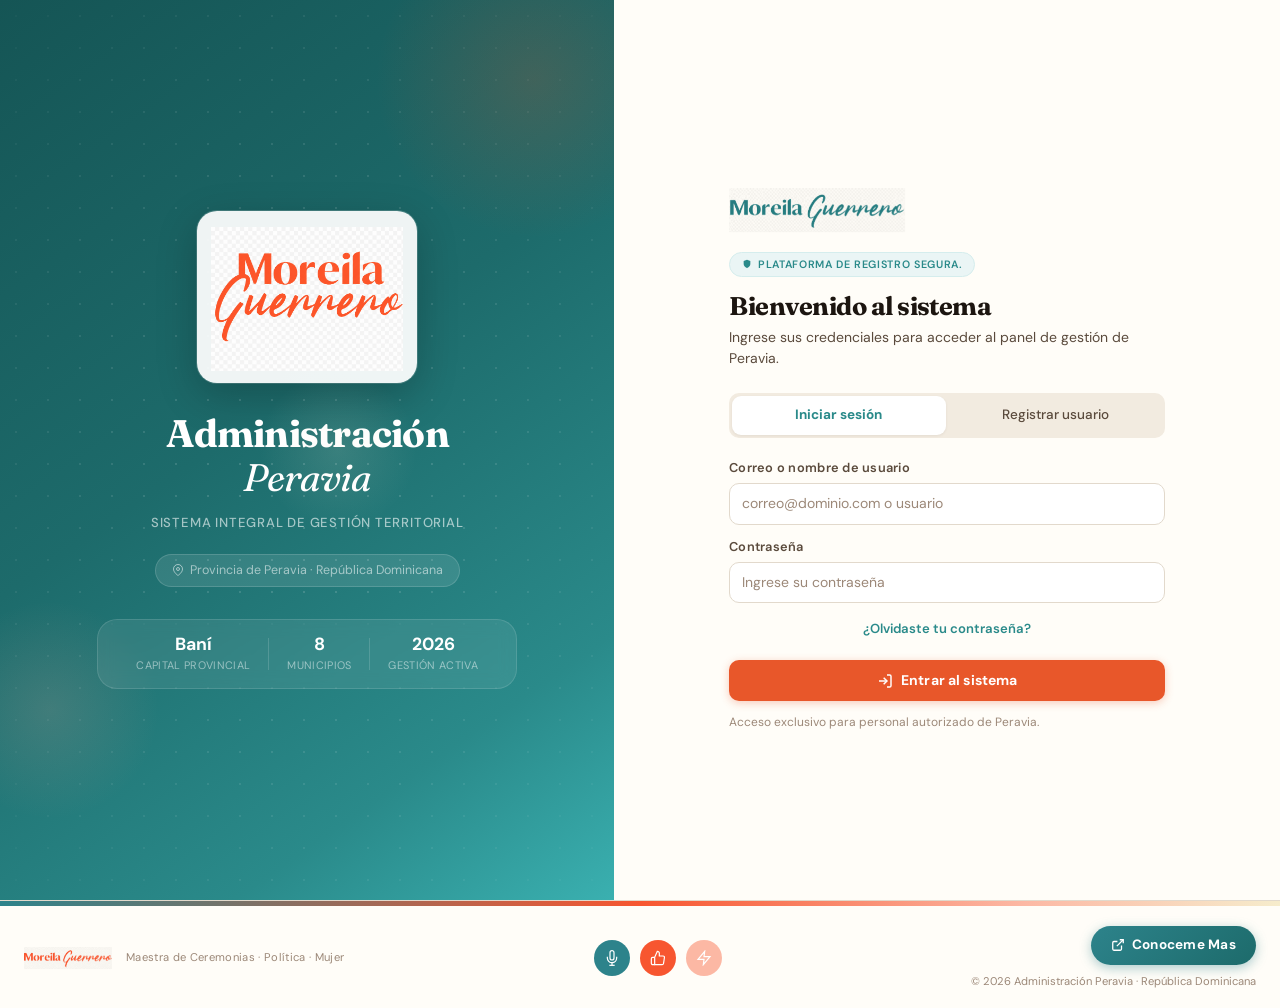
==== commit af365f06: "feat: distribuir logos MG + corregir ícono PWA - Agregar carpeta images/ con logos PNG sin fondo tra" ====
--- a/index.html
+++ b/index.html
@@ -4,7 +4,7 @@
   <meta charset="UTF-8" />
   <meta name="viewport" content="width=device-width, initial-scale=1.0, viewport-fit=cover" />
   <title>Administración Peravia — Sistema de Gestión</title>
-  <link rel="icon" href="data:image/svg+xml,<svg xmlns='http://www.w3.org/2000/svg' viewBox='0 0 100 100'><text y='75' font-size='75' fill='%232A8A8A'>P</text></svg>" />
+  <link rel="icon" href="images/mg-icon.png" type="image/png" />
 
   <!-- ── PWA: Android ───────────────────────────────── -->
   <link rel="manifest" href="manifest.json" />
@@ -15,7 +15,7 @@
   <meta name="apple-mobile-web-app-capable" content="yes" />
   <meta name="apple-mobile-web-app-status-bar-style" content="black-translucent" />
   <meta name="apple-mobile-web-app-title" content="Peravia" />
-  <link rel="apple-touch-icon" href="apple-touch-icon.svg" />
+  <link rel="apple-touch-icon" href="images/icon-192.png" />
 
   <!-- ── SEO / descripción ─────────────────────────── -->
   <meta name="description" content="Sistema de Gestión Territorial de Peravia, República Dominicana." />
@@ -25,6 +25,7 @@
   <link href="https://fonts.googleapis.com/css2?family=Fraunces:ital,opsz,wght@0,9..144,400;0,9..144,600;0,9..144,700;0,9..144,800;1,9..144,400&family=DM+Sans:wght@300;400;500;600;700&display=swap" rel="stylesheet" />
   <link rel="stylesheet" href="styles.css" />
   <script src="https://cdn.jsdelivr.net/npm/xlsx/dist/xlsx.full.min.js" defer></script>
+  <script src="https://cdn.jsdelivr.net/npm/xlsx-js-style@1.2.0/dist/xlsx-js-style.js" defer></script>
   <script src="https://cdn.jsdelivr.net/npm/@supabase/supabase-js@2"></script>
   <script src="https://cdn.jsdelivr.net/npm/@emailjs/browser@4/dist/email.min.js"></script>
   <script src="https://cdn.jsdelivr.net/npm/jspdf@2.5.1/dist/jspdf.umd.min.js" defer></script>
@@ -47,7 +48,7 @@
 
       <div class="auth-hero">
         <div class="auth-hero-emblem">
-          <span class="auth-hero-initials">MG</span>
+          <img src="images/logo-stacked.png" alt="Moreila Guerrero" class="auth-hero-logo-img" />
         </div>
         <h1 class="auth-hero-title">Administración<br><em>Peravia</em></h1>
         <p class="auth-hero-subtitle">Sistema Integral de Gestión Territorial</p>
@@ -81,6 +82,9 @@
     <div class="auth-main-inner">
 
       <div class="auth-main-header">
+        <div class="auth-logo-wrap">
+          <img src="images/logo-teal.png" alt="Moreila Guerrero" class="auth-logo-img" />
+        </div>
         <div class="auth-brand-pill">
           <svg width="10" height="10" viewBox="0 0 24 24" fill="currentColor" aria-hidden="true"><path d="M12 22s8-4 8-10V5l-8-3-8 3v7c0 6 8 10 8 10z"/></svg>
           Plataforma De Registro Segura.
@@ -156,15 +160,9 @@
             </select>
           </div>
         </div>
-        <div class="grid-2">
-          <div class="input-group">
-            <label for="registerRegion">Región</label>
-            <input type="text" id="registerRegion" placeholder="Región" />
-          </div>
-          <div class="input-group">
-            <label for="registerDistrito">Distrito</label>
-            <input type="text" id="registerDistrito" placeholder="Distrito" />
-          </div>
+        <div class="input-group">
+          <label for="registerDistrito">Distrito</label>
+          <input type="text" id="registerDistrito" placeholder="Distrito" />
         </div>
         <div class="input-group">
           <label for="registerZone">Zona o demarcación</label>
@@ -214,7 +212,9 @@
   <!-- ── BARRA LATERAL ──────────────────────────────── -->
   <aside class="sidebar" id="appSidebar" role="navigation" aria-label="Navegación principal">
     <div class="sidebar-header">
-      <div class="sidebar-emblem">MG</div>
+      <div class="sidebar-emblem">
+        <img src="images/mg-icon.png" alt="MG" class="sidebar-logo-img" />
+      </div>
       <div class="sidebar-brand">
         <strong>Adm. Peravia</strong>
         <span>Sistema de Gestión</span>
@@ -392,8 +392,7 @@
           </div>
         </div>
 
-        <div class="main-grid">
-          <div class="card form-card">
+        <div class="card form-card">
             <div class="card-header">
               <div class="form-head">
                 <div>
@@ -468,63 +467,68 @@
 
             <div class="status-message" id="voterMessage" role="alert" aria-live="polite"></div>
           </div>
-
-          <div class="card search-card" id="consultaQuickCard">
-            <div class="card-header">
-              <h3>Consulta rápida</h3>
-              <p>Filtre por nombre, cédula, registrador o territorio.</p>
-            </div>
-            <div class="input-group">
-              <label for="searchInput">Búsqueda general</label>
-              <input type="search" id="searchInput" placeholder="Nombre, cédula, teléfono, recinto…" />
-            </div>
-            <div class="compact-grid">
-              <div class="input-group">
-                <label for="filterProvince">Municipio</label>
-                <select id="filterProvince"><option value="">Todos</option></select>
-              </div>
-            </div>
-            <div class="grid-2 compact-grid">
-              <div class="input-group">
-                <label for="filterSector">Sector</label>
-                <select id="filterSector"><option value="">Todos</option></select>
-              </div>
-              <div class="input-group">
-                <label for="filterMesa">Mesa</label>
-                <select id="filterMesa"><option value="">Todas</option></select>
-              </div>
-            </div>
-            <div class="grid-2 compact-grid">
-              <div class="input-group">
-                <label for="filterRole">Rol registrador</label>
-                <select id="filterRole"><option value="">Todos</option></select>
-              </div>
-              <div class="input-group">
-                <label for="filterRegistrar">Registrador</label>
-                <select id="filterRegistrar"><option value="">Todos</option></select>
-              </div>
-            </div>
-            <button class="clear-btn" id="clearFiltersBtn" type="button" style="margin-top: 8px;">
-              <svg width="14" height="14" viewBox="0 0 24 24" fill="none" stroke="currentColor" stroke-width="2" aria-hidden="true"><line x1="18" y1="6" x2="6" y2="18"/><line x1="6" y1="6" x2="18" y2="18"/></svg>
-              Limpiar filtros
-            </button>
-            <div class="search-results" id="searchResults" role="list" aria-live="polite"></div>
-          </div>
-        </div>
       </section>
 
       <!-- ════════════════════════════
            PANEL: CONSULTA
       ═══════════════════════════════ -->
       <section class="content-panel" id="panelConsulta">
+
+        <!-- Barra de búsqueda y filtros -->
+        <div class="card search-card" id="consultaQuickCard">
+          <div class="card-header row-between">
+            <div>
+              <h3>Buscar registros</h3>
+              <p>Filtre por nombre, cédula, municipio, registrador y más.</p>
+            </div>
+            <span class="badge" id="filteredCountBadge">0 resultados</span>
+          </div>
+
+          <div class="input-group" style="margin-bottom:10px">
+            <label for="searchInput">Búsqueda general</label>
+            <input type="search" id="searchInput" placeholder="Nombre, cédula, teléfono, recinto…" autocomplete="off" />
+          </div>
+
+          <div class="grid-2 compact-grid">
+            <div class="input-group">
+              <label for="filterProvince">Municipio</label>
+              <select id="filterProvince"><option value="">Todos</option></select>
+            </div>
+            <div class="input-group">
+              <label for="filterSector">Sector</label>
+              <select id="filterSector"><option value="">Todos</option></select>
+            </div>
+          </div>
+          <div class="grid-2 compact-grid" style="margin-top:8px">
+            <div class="input-group">
+              <label for="filterMesa">Mesa</label>
+              <select id="filterMesa"><option value="">Todas</option></select>
+            </div>
+            <div class="input-group">
+              <label for="filterRegistrar">Registrador</label>
+              <select id="filterRegistrar"><option value="">Todos</option></select>
+            </div>
+          </div>
+          <div class="grid-2 compact-grid" style="margin-top:8px">
+            <div class="input-group">
+              <label for="filterRole">Rol registrador</label>
+              <select id="filterRole"><option value="">Todos</option></select>
+            </div>
+            <div style="display:flex;align-items:flex-end">
+              <button class="clear-btn" id="clearFiltersBtn" type="button" style="width:100%">
+                <svg width="13" height="13" viewBox="0 0 24 24" fill="none" stroke="currentColor" stroke-width="2" aria-hidden="true"><line x1="18" y1="6" x2="6" y2="18"/><line x1="6" y1="6" x2="18" y2="18"/></svg>
+                Limpiar filtros
+              </button>
+            </div>
+          </div>
+          <div class="search-results" id="searchResults" role="list" aria-live="polite"></div>
+        </div>
+
         <div class="card table-card">
-          <div class="card-header row-between">
+          <div class="card-header">
             <div>
               <h3>Registros de Peravia</h3>
               <p>Listado consolidado según nivel de acceso del usuario.</p>
-            </div>
-            <div class="badge-box">
-              <span class="badge" id="filteredCountBadge">0 resultados</span>
             </div>
           </div>
 
@@ -604,7 +608,6 @@
                 <th scope="col">Correo</th>
                 <th scope="col">Rol</th>
                 <th scope="col">Teléfono</th>
-                <th scope="col">Región</th>
                 <th scope="col">Municipio</th>
                 <th scope="col">Distrito</th>
                 <th scope="col">Zona</th>
@@ -728,15 +731,9 @@
           </select>
         </div>
       </div>
-      <div class="grid-2" style="margin-top:14px">
-        <div class="input-group">
-          <label for="editUserRegion">Región</label>
-          <input type="text" id="editUserRegion" placeholder="Región" required />
-        </div>
-        <div class="input-group">
-          <label for="editUserDistrito">Distrito</label>
-          <input type="text" id="editUserDistrito" placeholder="Distrito" required />
-        </div>
+      <div class="input-group" style="margin-top:14px">
+        <label for="editUserDistrito">Distrito</label>
+        <input type="text" id="editUserDistrito" placeholder="Distrito" required />
       </div>
       <div class="input-group" style="margin-top:14px">
         <label for="editUserZone">Zona o demarcación</label>
@@ -848,11 +845,10 @@
 
       <!-- Marca principal -->
       <div class="mg-footer-brand">
-        <div class="mg-footer-monogram">
-          <span class="mg-mono-m">M</span><span class="mg-mono-g">G</span>
+        <div class="mg-footer-logo-wrap">
+          <img src="images/logo-orange.png" alt="Moreila Guerrero" class="mg-footer-logo-img" />
         </div>
         <div class="mg-footer-brand-text">
-          <span class="mg-footer-name">Moreila <em>Guerrero</em></span>
           <span class="mg-footer-role">Maestra de Ceremonias · Política · Mujer</span>
         </div>
       </div>
@@ -961,6 +957,21 @@
       <div class="status-message" id="profileMessage" role="alert" aria-live="polite"></div>
 
     </form>
+  </div>
+</div>
+
+<!-- Banner de instalación PWA -->
+<div id="pwaInstallBanner" class="pwa-banner" hidden role="dialog" aria-label="Instalar aplicación">
+  <div class="pwa-banner-icon" aria-hidden="true">
+    <img src="images/mg-icon.png" alt="" class="pwa-icon-img" />
+  </div>
+  <div class="pwa-banner-body">
+    <strong>Instalar Peravia</strong>
+    <span>Acceso rápido desde tu pantalla de inicio</span>
+  </div>
+  <div class="pwa-banner-actions">
+    <button id="pwaInstallBtn" class="primary-btn" type="button">Instalar</button>
+    <button id="pwaDismissBtn" class="text-btn" type="button">Ahora no</button>
   </div>
 </div>
 
--- a/styles.css
+++ b/styles.css
@@ -244,17 +244,21 @@
 .auth-hero { display: flex; flex-direction: column; align-items: center; gap: 0; }
 
 .auth-hero-emblem {
-  width: 100px; height: 100px;
-  background: rgba(255,255,255,0.12);
-  border: 2.5px solid rgba(255,255,255,0.25);
-  border-radius: var(--r-xl);
-  display: flex; align-items: center; justify-content: center;
-  font-family: var(--font-display);
-  font-size: 2rem; font-weight: 700;
-  color: #fff;
+  width: 220px;
   margin-bottom: 28px;
-  box-shadow: 0 12px 40px rgba(0,0,0,0.30), 0 0 0 8px rgba(255,255,255,0.05);
-  letter-spacing: -0.02em;
+  border-radius: 20px;
+  overflow: hidden;
+  background: rgba(255,255,255,0.93);
+  padding: 16px 14px 12px;
+  box-shadow:
+    0 12px 40px rgba(0,0,0,0.22),
+    0 0 0 1px rgba(255,255,255,0.18);
+}
+.auth-hero-logo-img {
+  width: 100%;
+  height: auto;
+  object-fit: contain;
+  display: block;
 }
 
 .auth-hero-title {
@@ -325,6 +329,30 @@
   margin: 0 auto;
 }
 .auth-main-header { margin-bottom: 24px; flex-shrink: 0; }
+.auth-logo-wrap {
+  display: flex;
+  justify-content: flex-start;
+  margin-bottom: 20px;
+}
+.auth-logo-img {
+  height: 44px;
+  width: auto;
+  max-width: 240px;
+  object-fit: contain;
+  display: block;
+  mix-blend-mode: multiply;
+}
+
+/* Dark mode: contenedor blanco para que el PNG con fondo blanco no choque con el surface oscuro */
+[data-theme="dark"] .auth-logo-wrap {
+  background: rgba(255,255,255,0.93);
+  border-radius: 10px;
+  padding: 8px 16px;
+  box-shadow: 0 2px 12px rgba(0,0,0,0.25);
+}
+[data-theme="dark"] .auth-logo-img {
+  mix-blend-mode: multiply;
+}
 
 .auth-brand-pill {
   display: inline-flex;
@@ -545,13 +573,14 @@
 }
 .sidebar-emblem {
   width: 38px; height: 38px; flex-shrink: 0;
-  background: var(--orange);
   border-radius: var(--r-sm);
   display: flex; align-items: center; justify-content: center;
-  font-family: var(--font-display);
-  font-size: 1.1rem; font-weight: 700; color: #fff;
-  letter-spacing: -0.02em;
-  box-shadow: 0 3px 10px rgba(232,87,42,0.40);
+}
+.sidebar-logo-img {
+  width: 100%; height: 100%;
+  object-fit: contain;
+  display: block;
+  filter: drop-shadow(0 1px 4px rgba(0,0,0,0.30));
 }
 .sidebar-brand strong { display: block; font-size: 0.88rem; font-weight: 700; color: #fff; line-height: 1.25; }
 .sidebar-brand span   { font-size: 0.68rem; color: var(--sidebar-text); }
@@ -1083,26 +1112,25 @@
 
 /* Marca */
 .mg-footer-brand { display: flex; align-items: center; gap: 14px; }
-.mg-footer-monogram {
-  width: 44px; height: 44px; flex-shrink: 0;
-  background: linear-gradient(135deg, #2d838b 0%, #1D6B6B 100%);
-  border-radius: 10px;
-  display: flex; align-items: center; justify-content: center;
-  box-shadow: 0 4px 14px rgba(45,131,139,0.35);
-  position: relative; overflow: hidden;
-}
-.mg-mono-m {
-  font-family: var(--font-display);
-  font-size: 1.1rem; font-weight: 800;
-  color: #fff; line-height: 1;
-  letter-spacing: -0.04em;
-}
-.mg-mono-g {
-  font-family: 'Pacifico', cursive, var(--font-display);
-  font-size: 0.95rem; font-weight: 400;
-  color: rgba(255,255,255,0.85); line-height: 1;
-  margin-left: -2px;
-}
+.mg-footer-logo-wrap {
+  flex-shrink: 0;
+  display: flex;
+  align-items: center;
+}
+.mg-footer-logo-img {
+  height: 22px;
+  width: auto;
+  max-width: 160px;
+  object-fit: contain;
+  display: block;
+  mix-blend-mode: multiply;
+}
+[data-theme="dark"] .mg-footer-logo-wrap {
+  background: rgba(255,255,255,0.90);
+  border-radius: 8px;
+  padding: 4px 12px;
+}
+[data-theme="dark"] .mg-footer-logo-img { mix-blend-mode: multiply; }
 .mg-footer-brand-text { display: flex; flex-direction: column; gap: 2px; }
 .mg-footer-name {
   font-family: var(--font-display);
@@ -1151,6 +1179,8 @@
 @media (max-width: 600px) {
   .mg-footer-inner { flex-direction: column; align-items: flex-start; gap: 14px; }
   .mg-footer-actions { align-items: flex-start; }
+  .mg-footer-brand { flex-direction: column; align-items: flex-start; gap: 6px; }
+  .mg-footer-logo-img { height: 16px; max-width: 120px; }
 }
 
 /* ══════════════════════════════════════════════════════
@@ -1488,6 +1518,13 @@
   .auth-main-inner { padding: 32px 24px 24px; max-width: 100%; }
   .auth-footer { padding: 12px 24px 20px; }
 
+  /* Logo en formulario: centrado en móvil */
+  .auth-logo-wrap { justify-content: center; margin-bottom: 20px; }
+  .auth-logo-img  { height: 40px; max-width: 220px; }
+
+  /* Footer logo en móvil */
+  .mg-footer-logo-img { height: 18px; max-width: 130px; }
+
   .sidebar { transform: translateX(-100%); }
   .sidebar.open { transform: translateX(0); }
   .sidebar-toggle { display: flex; }
@@ -1618,10 +1655,53 @@
 
 /* ── Safe area: notch / home bar iOS ─────────────────────────── */
 @supports (padding: max(0px)) {
-  .topbar  { padding-left: max(10px, env(safe-area-inset-left)); padding-right: max(10px, env(safe-area-inset-right)); }
-  .sidebar { padding-bottom: env(safe-area-inset-bottom); }
+  .topbar {
+    padding-top:    env(safe-area-inset-top);
+    height:         calc(60px + env(safe-area-inset-top));
+    padding-left:   max(14px, env(safe-area-inset-left));
+    padding-right:  max(14px, env(safe-area-inset-right));
+  }
+  .sidebar {
+    padding-top:    env(safe-area-inset-top);
+    padding-bottom: env(safe-area-inset-bottom);
+  }
   .modal-card { padding-bottom: max(20px, env(safe-area-inset-bottom)); }
 }
+
+/* ── Banner de instalación PWA ────────────────────────────────── */
+.pwa-banner {
+  position: fixed; bottom: 20px; left: 50%; transform: translateX(-50%);
+  z-index: 9999;
+  background: var(--surface);
+  border: 1.5px solid var(--teal);
+  border-radius: var(--r-lg);
+  box-shadow: 0 8px 32px rgba(42,138,138,0.18);
+  display: flex; align-items: center; gap: 14px;
+  padding: 14px 18px;
+  min-width: 300px; max-width: calc(100vw - 40px);
+  animation: pwa-slide-up 0.35s ease;
+}
+.pwa-banner[hidden] { display: none; }
+@keyframes pwa-slide-up {
+  from { opacity: 0; transform: translateX(-50%) translateY(20px); }
+  to   { opacity: 1; transform: translateX(-50%) translateY(0); }
+}
+.pwa-banner-icon {
+  width: 42px; height: 42px; border-radius: 12px;
+  background: var(--teal); display: flex; align-items: center; justify-content: center;
+  flex-shrink: 0; overflow: hidden; padding: 6px;
+}
+.pwa-icon-img {
+  width: 100%; height: 100%;
+  object-fit: contain;
+  display: block;
+}
+.pwa-banner-body { flex: 1; min-width: 0; }
+.pwa-banner-body strong { display: block; font-size: 0.9rem; color: var(--text); }
+.pwa-banner-body span   { font-size: 0.78rem; color: var(--text-secondary); }
+.pwa-banner-actions { display: flex; flex-direction: column; gap: 6px; flex-shrink: 0; }
+.pwa-banner-actions .primary-btn  { padding: 7px 14px; font-size: 0.8rem; }
+.pwa-banner-actions .text-btn     { font-size: 0.75rem; text-align: center; }
 
 /* ══════════════════════════════════════════════════════
    21. SECCIÓN USUARIOS — Mejoras de UX y colores de rol
